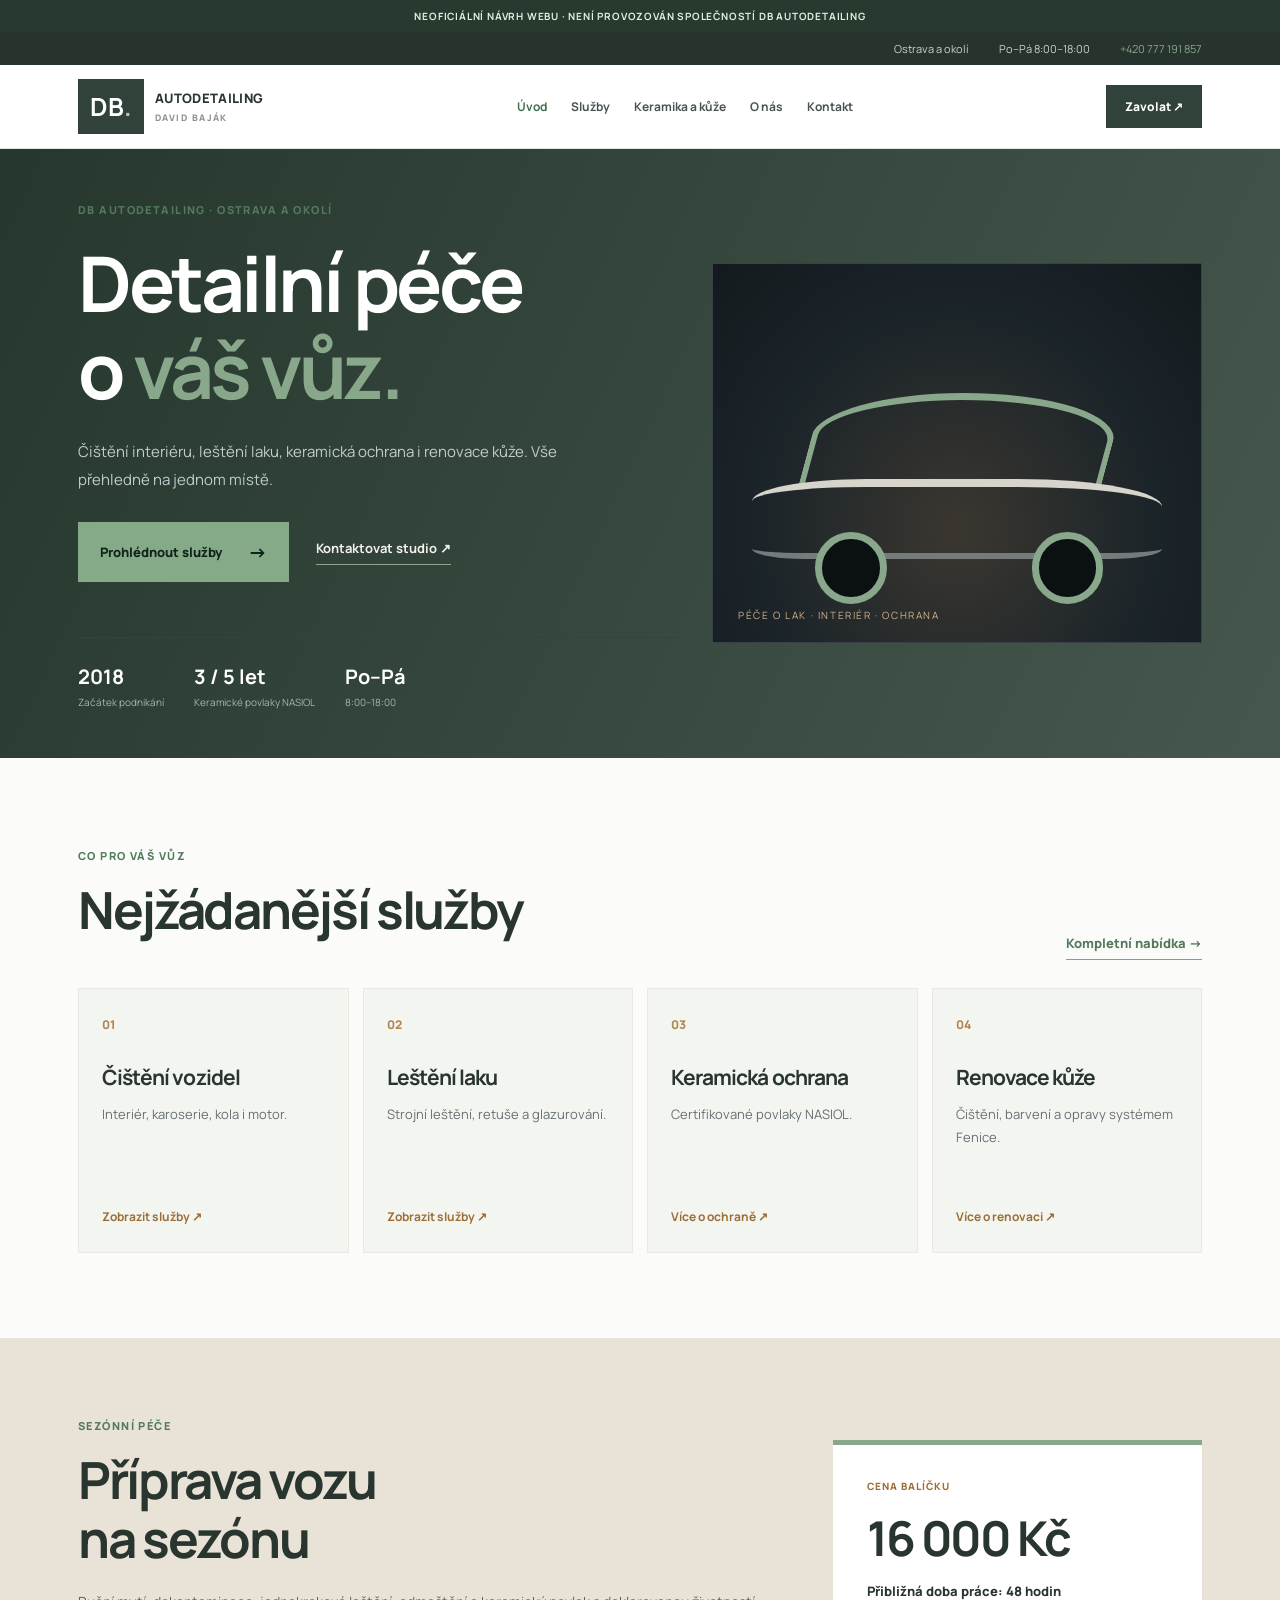
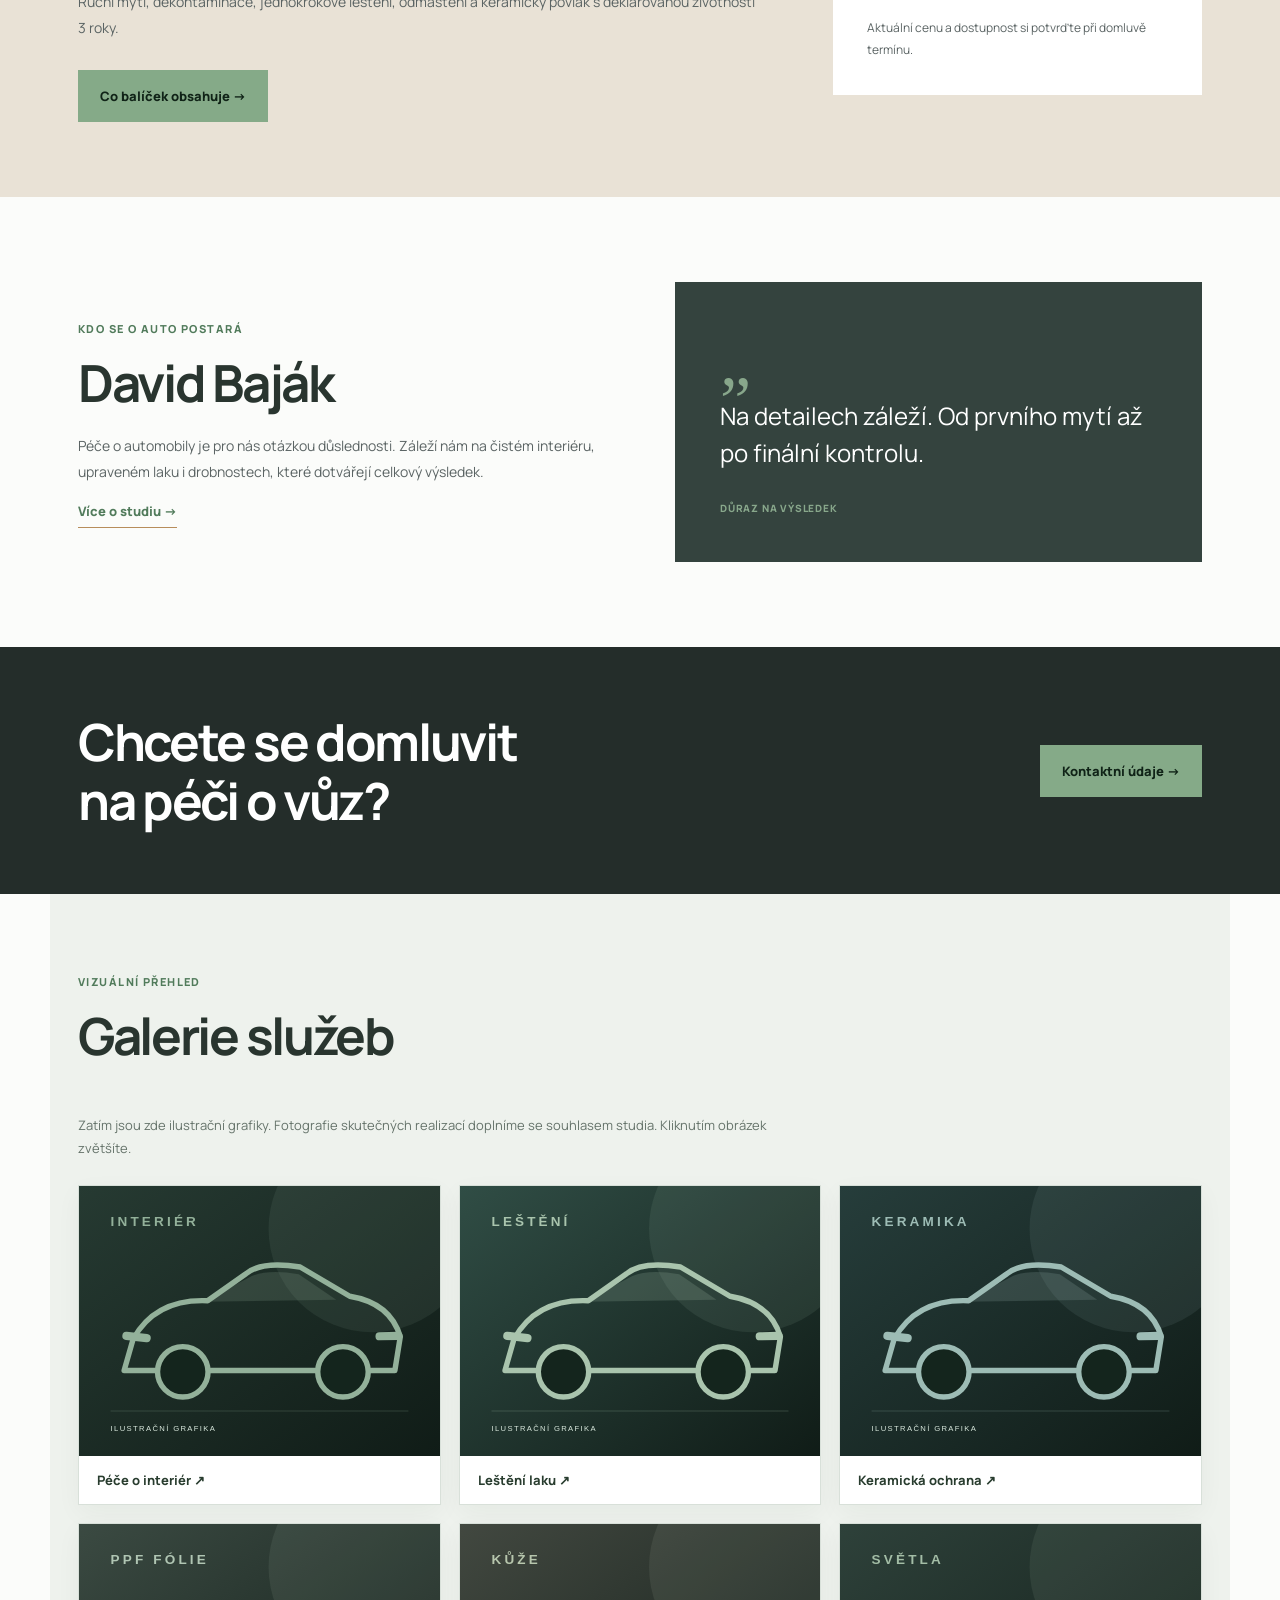
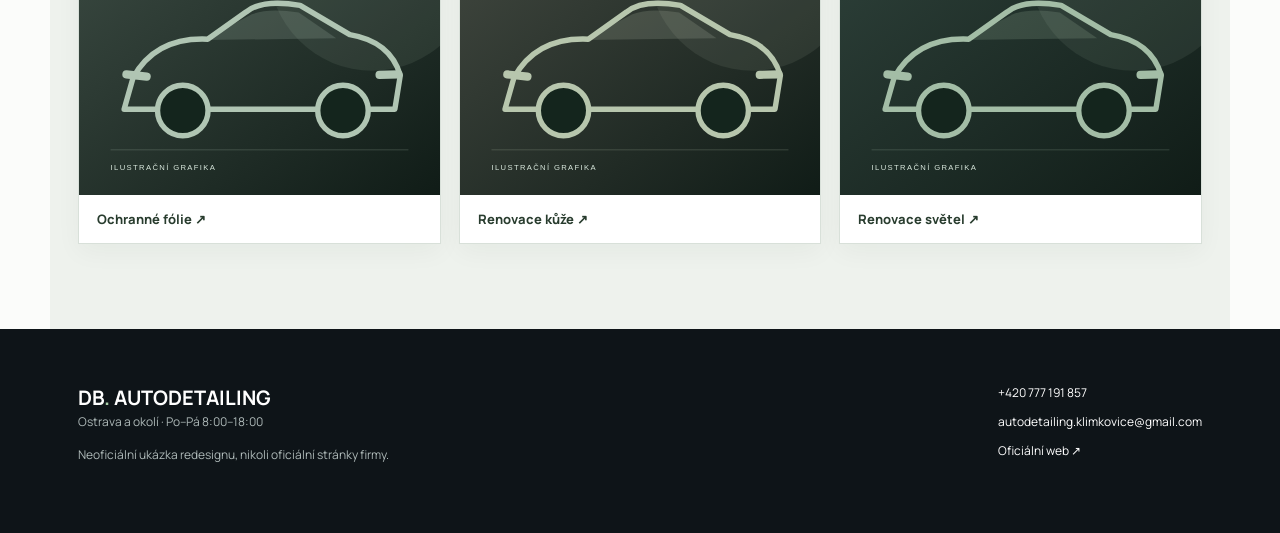
==== index.html @ 7281c3bb "Add files via upload" ====
<!doctype html><html lang="cs"><head><meta charset="utf-8"><meta name="viewport" content="width=device-width,initial-scale=1"><meta name="description" content="DB Autodetailing – přehled služeb a péče o vozidla v Ostravě a okolí. Neoficiální návrh webu."><title>Úvod | DB Autodetailing – návrh</title><link rel="stylesheet" href="style.css"><script defer src="script.js"></script></head><body><div class="notice">NEOFICIÁLNÍ NÁVRH WEBU · NENÍ PROVOZOVÁN SPOLEČNOSTÍ DB AUTODETAILING</div><div class="topline"><span>Ostrava a okolí</span><span>Po–Pá 8:00–18:00</span><a href="tel:+420777191857">+420 777 191 857</a></div><header><a class="brand" href="index.html"><b>DB<span>.</span></b><span>AUTODETAILING<small>DAVID BAJÁK</small></span></a><button class="hamburger" aria-expanded="false" aria-controls="nav">☰ Menu</button><nav id="nav"><a href="index.html" class="active">Úvod</a><a href="sluzby.html" class="">Služby</a><a href="keramika.html" class="">Keramika a kůže</a><a href="o-nas.html" class="">O nás</a><a href="kontakt.html" class="">Kontakt</a></nav><a class="call" href="tel:+420777191857">Zavolat ↗</a></header><main><section class="hero"><div class="wrap hero-grid"><div><span class="eyebrow">DB AUTODETAILING · OSTRAVA A OKOLÍ</span><h1>Detailní péče<br>o <em>váš vůz.</em></h1><p>Čištění interiéru, leštění laku, keramická ochrana i renovace kůže. Vše přehledně na jednom místě.</p><div class="actions"><a class="btn" href="sluzby.html">Prohlédnout služby <span>→</span></a><a class="subtle" href="kontakt.html">Kontaktovat studio ↗</a></div><div class="facts"><div><b>2018</b><small>Začátek podnikání</small></div><div><b>3 / 5 let</b><small>Keramické povlaky NASIOL</small></div><div><b>Po–Pá</b><small>8:00–18:00</small></div></div></div><div class="hero-art"><div class="car-mark"><span class="roof"></span><span class="body"></span><span class="wheel w1"></span><span class="wheel w2"></span></div><span class="art-caption">PÉČE O LAK · INTERIÉR · OCHRANA</span></div></div></section>
<section class="section wrap"><div class="section-head"><div><span class="eyebrow">CO PRO VÁŠ VŮZ</span><h2>Nejžádanější služby</h2></div><a class="text-link" href="sluzby.html">Kompletní nabídka →</a></div><div class="cards"><a class="card" href="sluzby.html#cisteni"><span>01</span><h3>Čištění vozidel</h3><p>Interiér, karoserie, kola i motor.</p><b>Zobrazit služby ↗</b></a><a class="card" href="sluzby.html#lak"><span>02</span><h3>Leštění laku</h3><p>Strojní leštění, retuše a glazurování.</p><b>Zobrazit služby ↗</b></a><a class="card" href="keramika.html"><span>03</span><h3>Keramická ochrana</h3><p>Certifikované povlaky NASIOL.</p><b>Více o ochraně ↗</b></a><a class="card" href="keramika.html#kuze"><span>04</span><h3>Renovace kůže</h3><p>Čištění, barvení a opravy systémem Fenice.</p><b>Více o renovaci ↗</b></a></div></section>
<section class="promo"><div class="wrap promo-grid"><div><span class="eyebrow">SEZÓNNÍ PÉČE</span><h2>Příprava vozu<br>na sezónu</h2><p>Ruční mytí, dekontaminace, jednokrokové leštění, odmaštění a keramický povlak s deklarovanou životností 3 roky.</p><a class="btn light" href="keramika.html#balicek">Co balíček obsahuje →</a></div><div class="price"><small>CENA BALÍČKU</small><strong>16 000 Kč</strong><span>Přibližná doba práce: 48 hodin</span><p>Aktuální cenu a dostupnost si potvrďte při domluvě termínu.</p></div></div></section>
<section class="section wrap about-short"><div><span class="eyebrow">KDO SE O AUTO POSTARÁ</span><h2>David Baják</h2><p>Péče o automobily je pro nás otázkou důslednosti. Záleží nám na čistém interiéru, upraveném laku i drobnostech, které dotvářejí celkový výsledek.</p><a class="text-link" href="o-nas.html">Více o studiu →</a></div><div class="quote"><span>„</span><p>Na detailech záleží. Od prvního mytí až po finální kontrolu.</p><small>DŮRAZ NA VÝSLEDEK</small></div></section><section class="bottom-cta"><div class="wrap"><h2>Chcete se domluvit<br>na péči o vůz?</h2><a class="btn" href="kontakt.html">Kontaktní údaje →</a></div></section><section class="gallery-section section wrap" id="galerie"><div class="section-head"><div><span class="eyebrow">VIZUÁLNÍ PŘEHLED</span><h2>Galerie služeb</h2></div></div><p class="gallery-note">Zatím jsou zde ilustrační grafiky. Fotografie skutečných realizací doplníme se souhlasem studia. Kliknutím obrázek zvětšíte.</p><div class="gallery-grid"><button class="gallery-item" type="button" data-gallery="0" aria-label="Zvětšit: Péče o interiér"><img src="galerie/interier.svg" alt="Ilustrační grafika: Péče o interiér" loading="lazy"><span>Péče o interiér ↗</span></button><button class="gallery-item" type="button" data-gallery="1" aria-label="Zvětšit: Leštění laku"><img src="galerie/lesteni.svg" alt="Ilustrační grafika: Leštění laku" loading="lazy"><span>Leštění laku ↗</span></button><button class="gallery-item" type="button" data-gallery="2" aria-label="Zvětšit: Keramická ochrana"><img src="galerie/keramika.svg" alt="Ilustrační grafika: Keramická ochrana" loading="lazy"><span>Keramická ochrana ↗</span></button><button class="gallery-item" type="button" data-gallery="3" aria-label="Zvětšit: Ochranné fólie"><img src="galerie/ppf.svg" alt="Ilustrační grafika: Ochranné fólie" loading="lazy"><span>Ochranné fólie ↗</span></button><button class="gallery-item" type="button" data-gallery="4" aria-label="Zvětšit: Renovace kůže"><img src="galerie/kuze.svg" alt="Ilustrační grafika: Renovace kůže" loading="lazy"><span>Renovace kůže ↗</span></button><button class="gallery-item" type="button" data-gallery="5" aria-label="Zvětšit: Renovace světel"><img src="galerie/svetla.svg" alt="Ilustrační grafika: Renovace světel" loading="lazy"><span>Renovace světel ↗</span></button></div></section><dialog class="gallery-dialog" id="gallery-dialog" aria-label="Prohlížení galerie"><div class="gallery-view"><img id="gallery-large" alt=""><p id="gallery-caption"></p><div class="gallery-controls"><button type="button" id="gallery-prev" aria-label="Předchozí obrázek">← Předchozí</button><span class="gallery-count" id="gallery-count"></span><button type="button" id="gallery-next" aria-label="Další obrázek">Další →</button><button type="button" class="close-gallery" id="gallery-close" aria-label="Zavřít galerii">✕ Zavřít</button></div></div></dialog></main><footer><div><strong>DB<span class="accent">.</span> AUTODETAILING</strong><p>Ostrava a okolí · Po–Pá 8:00–18:00</p><p>Neoficiální ukázka redesignu, nikoli oficiální stránky firmy.</p></div><div><a href="tel:+420777191857">+420 777 191 857</a><a href="mailto:autodetailing.klimkovice@gmail.com">autodetailing.klimkovice@gmail.com</a><a href="https://dbautodetailing.webnode.cz/" target="_blank" rel="noopener">Oficiální web ↗</a></div></footer></body></html>
---- style.css ----
@import url('https://fonts.googleapis.com/css2?family=DM+Sans:wght@400;500;600;700;800&family=Manrope:wght@400;500;600;700;800&display=swap');:root{--dark:#242d2a;--navy:#34433e;--gold:#88a78b;--ink:#29352f;--muted:#69756f;--cream:#f3f5f1;--line:#d9e0da}*{box-sizing:border-box}html{scroll-behavior:smooth;scroll-padding-top:100px}body{margin:0;font-family:Manrope,Arial,sans-serif;color:var(--ink);background:#fff}a{color:inherit;text-decoration:none}button{font:inherit}.wrap{max-width:1180px;margin:auto;padding-left:28px;padding-right:28px}.notice{background:#26352d;color:#d7e8d9;text-align:center;font-size:10px;letter-spacing:.08em;padding:9px 12px;font-weight:700}.topline{background:var(--dark);color:#cdd1d0;display:flex;gap:30px;justify-content:flex-end;padding:9px max(28px,calc((100vw - 1124px)/2));font-size:11px}.topline a{color:var(--gold)}header{height:83px;display:flex;align-items:center;gap:40px;justify-content:space-between;padding:0 max(28px,calc((100vw - 1124px)/2));background:#fff;position:sticky;top:0;z-index:20;box-shadow:0 1px 0 #e5e4df}.brand{display:flex;align-items:center;gap:11px;font-weight:800;font-size:13px;letter-spacing:.025em;white-space:nowrap}.brand>b{background:var(--dark);color:white;padding:10px 12px;font-size:25px}.brand>b span,.accent{color:var(--gold)}.brand small{display:block;font-size:9px;letter-spacing:.16em;color:#8b9291;margin-top:4px}nav{display:flex;align-items:center;gap:24px}nav a{font-size:12px;font-weight:700;color:#485254}nav a:hover,nav a.active{color:#4f7e5b}.call{background:var(--dark);color:#fff;padding:13px 19px;font-size:12px;font-weight:800;white-space:nowrap}.call:hover,.btn:hover{background:#496954}.hamburger{display:none}h1,h2,h3,p{margin-top:0}h1,h2,h3{letter-spacing:-.045em;line-height:1.14}h1{font-size:clamp(48px,6vw,83px);margin:20px 0 24px}h2{font-size:clamp(34px,4vw,52px);margin:15px 0 22px}h3{font-size:21px}h1 em{font-style:normal;color:var(--gold)}.eyebrow{font-size:11px;font-weight:800;letter-spacing:.13em;color:#ae7d43}.hero{background:var(--dark);color:#fff}.hero-grid{min-height:610px;display:grid;grid-template-columns:1.1fr .9fr;align-items:center;gap:35px}.hero p{max-width:510px;line-height:1.85;color:#c3cccd;font-size:15px}.actions{display:flex;align-items:center;gap:27px;flex-wrap:wrap;margin:29px 0 55px}.btn{display:inline-flex;align-items:center;justify-content:space-between;gap:26px;background:#88a78b;color:#151b1e;font-size:13px;font-weight:800;padding:17px 22px;transition:background .2s}.btn span{font-size:19px}.subtle{font-size:13px;font-weight:700;color:#f4f2ee;border-bottom:1px solid var(--gold);padding-bottom:7px}.facts{display:flex;gap:30px;border-top:1px solid #364047;padding-top:25px}.facts div{display:flex;flex-direction:column;gap:5px}.facts b{font-size:20px;color:#fff}.facts small{color:#aab4b5;font-size:10px}.hero-art{min-height:380px;background:radial-gradient(ellipse at 50% 70%,#3b3730,#1b2429 58%,#131a1e);border:1px solid #384147;position:relative;overflow:hidden}.art-caption{position:absolute;bottom:20px;left:25px;font-size:10px;letter-spacing:.16em;color:#d1b28a}.car-mark{position:absolute;inset:0}.car-mark .roof{position:absolute;left:20%;top:34%;width:62%;height:24%;border-top:7px solid #88a78b;border-left:6px solid #88a78b;border-right:6px solid #88a78b;border-radius:60% 70% 0 0;transform:skewX(-15deg)}.car-mark .body{position:absolute;left:8%;top:57%;width:84%;height:21%;border-top:8px solid #d7d4cb;border-bottom:6px solid #757b7a;border-radius:28% 35% 13% 13%}.car-mark .wheel{position:absolute;top:71%;height:19%;aspect-ratio:1;border-radius:50%;background:#0b1012;border:7px solid #88a78b}.w1{left:21%}.w2{right:20%}.section{padding-top:85px;padding-bottom:85px}.section-head{display:flex;align-items:end;justify-content:space-between;gap:20px;margin-bottom:28px}.text-link{color:#a26f35;font-size:13px;font-weight:800;border-bottom:1px solid #b78d5b;padding-bottom:7px;display:inline-block}.cards{display:grid;grid-template-columns:repeat(4,1fr);gap:14px}.card{background:var(--cream);border:1px solid #ebe8e1;padding:27px 23px;min-height:265px;display:flex;flex-direction:column}.card:hover{border-color:#88a78b;box-shadow:0 8px 25px #0000000b}.card>span{color:#b38651;font-size:12px;font-weight:800}.card h3{margin:33px 0 13px}.card p{color:#667072;line-height:1.75;font-size:13px}.card b{font-size:12px;color:#9b6c34;margin-top:auto}.promo{background:#e9e2d6;padding:75px 0}.promo-grid{display:grid;grid-template-columns:1.3fr .7fr;align-items:center;gap:70px}.promo p,.about-short p,.split p,.contact-aside p{line-height:1.85;color:#5b6464;font-size:14px}.promo .btn{margin-top:15px}.price{padding:34px;background:#fff;border-top:5px solid var(--gold);display:flex;flex-direction:column;gap:12px}.price small{font-size:10px;letter-spacing:.1em;color:#a06d34;font-weight:800}.price strong{font-size:clamp(32px,4vw,48px);letter-spacing:-.05em}.price span{font-size:13px;font-weight:800}.price p{font-size:12px;margin:5px 0 0}.about-short{display:grid;grid-template-columns:1fr 1fr;gap:70px;align-items:center}.quote{background:#34433e;color:white;padding:45px}.quote span{font-size:70px;line-height:1;color:var(--gold);font-family:Georgia,serif}.quote p{font-size:24px;line-height:1.55;color:#fff}.quote small{font-size:10px;color:#88a78b;font-weight:800;letter-spacing:.08em}.bottom-cta{background:var(--dark);color:white;padding:65px 0}.bottom-cta .wrap{display:flex;justify-content:space-between;align-items:center;gap:30px}.bottom-cta h2{margin:0}.page-hero{background:var(--dark);color:white;padding:75px 0 85px}.page-hero h1{margin:15px 0}.page-hero p{max-width:630px;line-height:1.8;color:#c3cccd;font-size:15px}.service-grid{display:grid;grid-template-columns:repeat(2,1fr);gap:18px}.service-item{border:1px solid #e1e3df;padding:28px;display:grid;grid-template-columns:48px 1fr;gap:13px;scroll-margin-top:120px}.service-item h3{margin:0 0 15px}.count{color:#a87c49;font-weight:800}.service-item ul,.checklist{margin:0;padding-left:18px;color:#596365;line-height:2;font-size:13px}.note{margin-top:30px;padding:20px;background:#f4f1eb;font-size:13px}.note a{color:#98652e;font-weight:800}.split{display:grid;grid-template-columns:1.2fr .8fr;gap:70px;align-items:center}.alt{background:#f5f3ef}.feature-box{background:#1a242a;color:white;padding:45px}.feature-box span{font-size:12px;color:var(--gold);font-weight:800;letter-spacing:.1em}.feature-box strong{display:block;font-size:clamp(35px,5vw,65px);letter-spacing:-.06em;margin:22px 0}.feature-box p{color:#c9d0d0}.feature-box.warm{background:#5d4934}.feature-box.warm span{color:#ead0a7}.price.pale{background:#fff}.checklist{padding-left:20px;font-size:14px}.maxp{max-width:750px;line-height:1.9;color:#5d6768}.quote.big{min-height:350px}.contact-grid{display:grid;grid-template-columns:1.2fr .8fr;gap:55px}.contact-panel{background:#f6f5f1;padding:35px}.contact-panel .eyebrow{display:block;margin:0 0 10px}.contact-panel hr{border:0;border-top:1px solid #deded7;margin:30px 0}.contact-big{font-size:clamp(25px,3.5vw,42px);font-weight:800;letter-spacing:-.04em;display:block}.contact-email{font-weight:700;overflow-wrap:anywhere}.contact-panel p{font-size:13px;color:#626c6d}.contact-aside{padding:20px 0}.fine{font-size:12px!important;margin-top:25px}footer{background:#0e1418;color:white;padding:55px max(28px,calc((100vw - 1124px)/2));display:flex;justify-content:space-between;gap:40px}footer strong{font-size:20px}footer p{font-size:12px;color:#aeb9b8;max-width:380px;line-height:1.8}footer>div:last-child{display:flex;flex-direction:column;gap:12px;font-size:12px}footer a:hover{color:var(--gold)}@media(max-width:980px){header{gap:15px}nav{gap:13px}.cards{grid-template-columns:repeat(2,1fr)}.hero-grid{grid-template-columns:1fr}.hero-grid>div:first-child{padding-top:65px}.hero-art{margin-bottom:50px;min-height:270px}.promo-grid{gap:30px}}@media(max-width:720px){.topline{justify-content:center;flex-wrap:wrap;gap:9px 18px}.topline span:first-child{display:none}header{height:70px;padding:0 20px}.brand{font-size:11px}.brand>b{font-size:20px}.hamburger{display:block;background:white;border:1px solid #ddd;padding:9px 12px;font-weight:800;font-size:12px}.call{display:none}nav{display:none;position:absolute;top:70px;left:0;right:0;background:#fff;box-shadow:0 10px 18px #0002;padding:20px;flex-direction:column;align-items:stretch;gap:22px}nav.open{display:flex}.wrap{padding-left:20px;padding-right:20px}.hero-grid{min-height:0}.hero-grid>div:first-child{padding-top:55px}.hero-art{min-height:230px}.facts{gap:15px;flex-wrap:wrap}.section{padding-top:58px;padding-bottom:58px}.section-head{align-items:flex-start;flex-direction:column}.cards,.promo-grid,.about-short,.service-grid,.split,.contact-grid{grid-template-columns:1fr}.card{min-height:210px}.promo{padding:55px 0}.about-short{gap:30px}.bottom-cta .wrap{align-items:flex-start;flex-direction:column}.page-hero{padding:55px 0}.service-item{padding:23px}.quote{padding:30px}footer{flex-direction:column;padding:40px 20px}}@media(max-width:420px){.cards{grid-template-columns:1fr}h1{font-size:48px}.actions{align-items:flex-start;flex-direction:column}.facts b{font-size:17px}.hero-art{min-height:200px}}
/* Studio palette: forest green, sage, graphite and light grey. */
body{background:#fbfcfa}.notice{background:#283a30;color:#e1eee2}.topline{background:#27332d}.brand>b,.call{background:#304239}.brand>b span,.accent{color:#a9d0aa}.call:hover,.btn:hover{background:#466b52}.eyebrow,.text-link{color:#517b5b}nav a.active,nav a:hover{color:#416e4b}.hero{background:linear-gradient(115deg,#26372d,#46574e)}.btn{background:#85aa88;color:#102317}.card:hover{border-color:#89ab8e}.gallery-section{background:#eef2ed;padding-top:75px;padding-bottom:85px}.gallery-note{max-width:740px;font-size:13px;line-height:1.75;color:#65736a;margin:8px 0 25px}.gallery-grid{display:grid;grid-template-columns:repeat(3,minmax(0,1fr));gap:18px}.gallery-item{background:#fff;border:1px solid #d8e0d9;padding:0;text-align:left;cursor:zoom-in;overflow:hidden;box-shadow:0 8px 24px #1a2b1b0b}.gallery-item img{width:100%;aspect-ratio:4/3;display:block;object-fit:cover;transition:transform .25s}.gallery-item:hover img{transform:scale(1.035)}.gallery-item span{display:block;padding:15px 18px;font-weight:750;font-size:13px;color:#283c2e}.gallery-dialog{border:0;padding:0;background:#17231c;color:#fff;max-width:min(1050px,95vw);width:100%;box-shadow:0 25px 90px #0009}.gallery-dialog::backdrop{background:#08140eea}.gallery-view{display:grid;grid-template-columns:1fr;justify-items:center;padding:20px}.gallery-view img{max-height:74vh;max-width:100%;width:auto;object-fit:contain}.gallery-view p{font-size:13px;color:#d5e2d5;text-align:center}.gallery-controls{display:flex;align-items:center;justify-content:space-between;width:100%;gap:12px;margin-top:10px}.gallery-controls button{background:#8aab8b;color:#13271a;border:0;padding:12px 20px;font-weight:800;cursor:pointer}.gallery-controls button:hover{background:#b3cbb3}.gallery-controls .close-gallery{background:#e3e8e1}.gallery-count{font-size:12px;color:#d4dfd2}@media(max-width:800px){.gallery-grid{grid-template-columns:repeat(2,minmax(0,1fr))}}@media(max-width:520px){.gallery-grid{grid-template-columns:1fr}.gallery-view{padding:10px}.gallery-controls button{padding:11px 12px}}
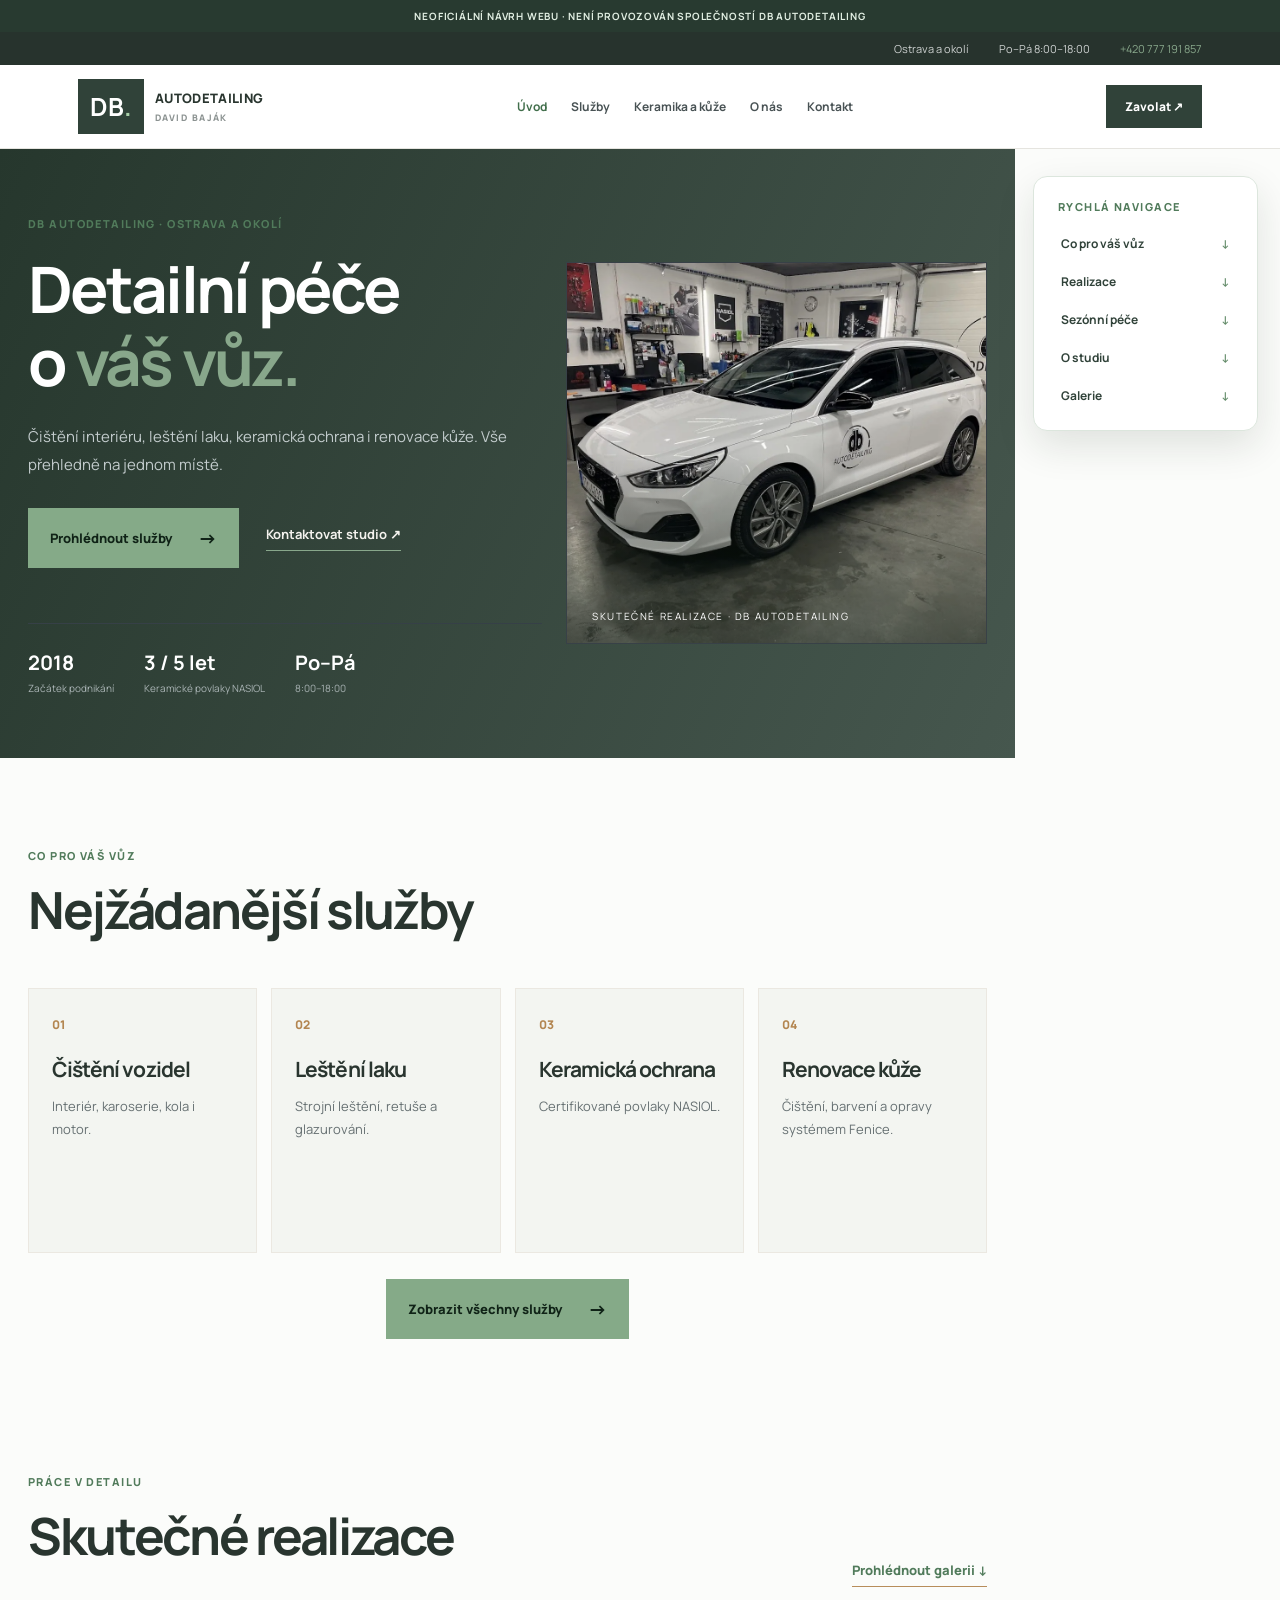
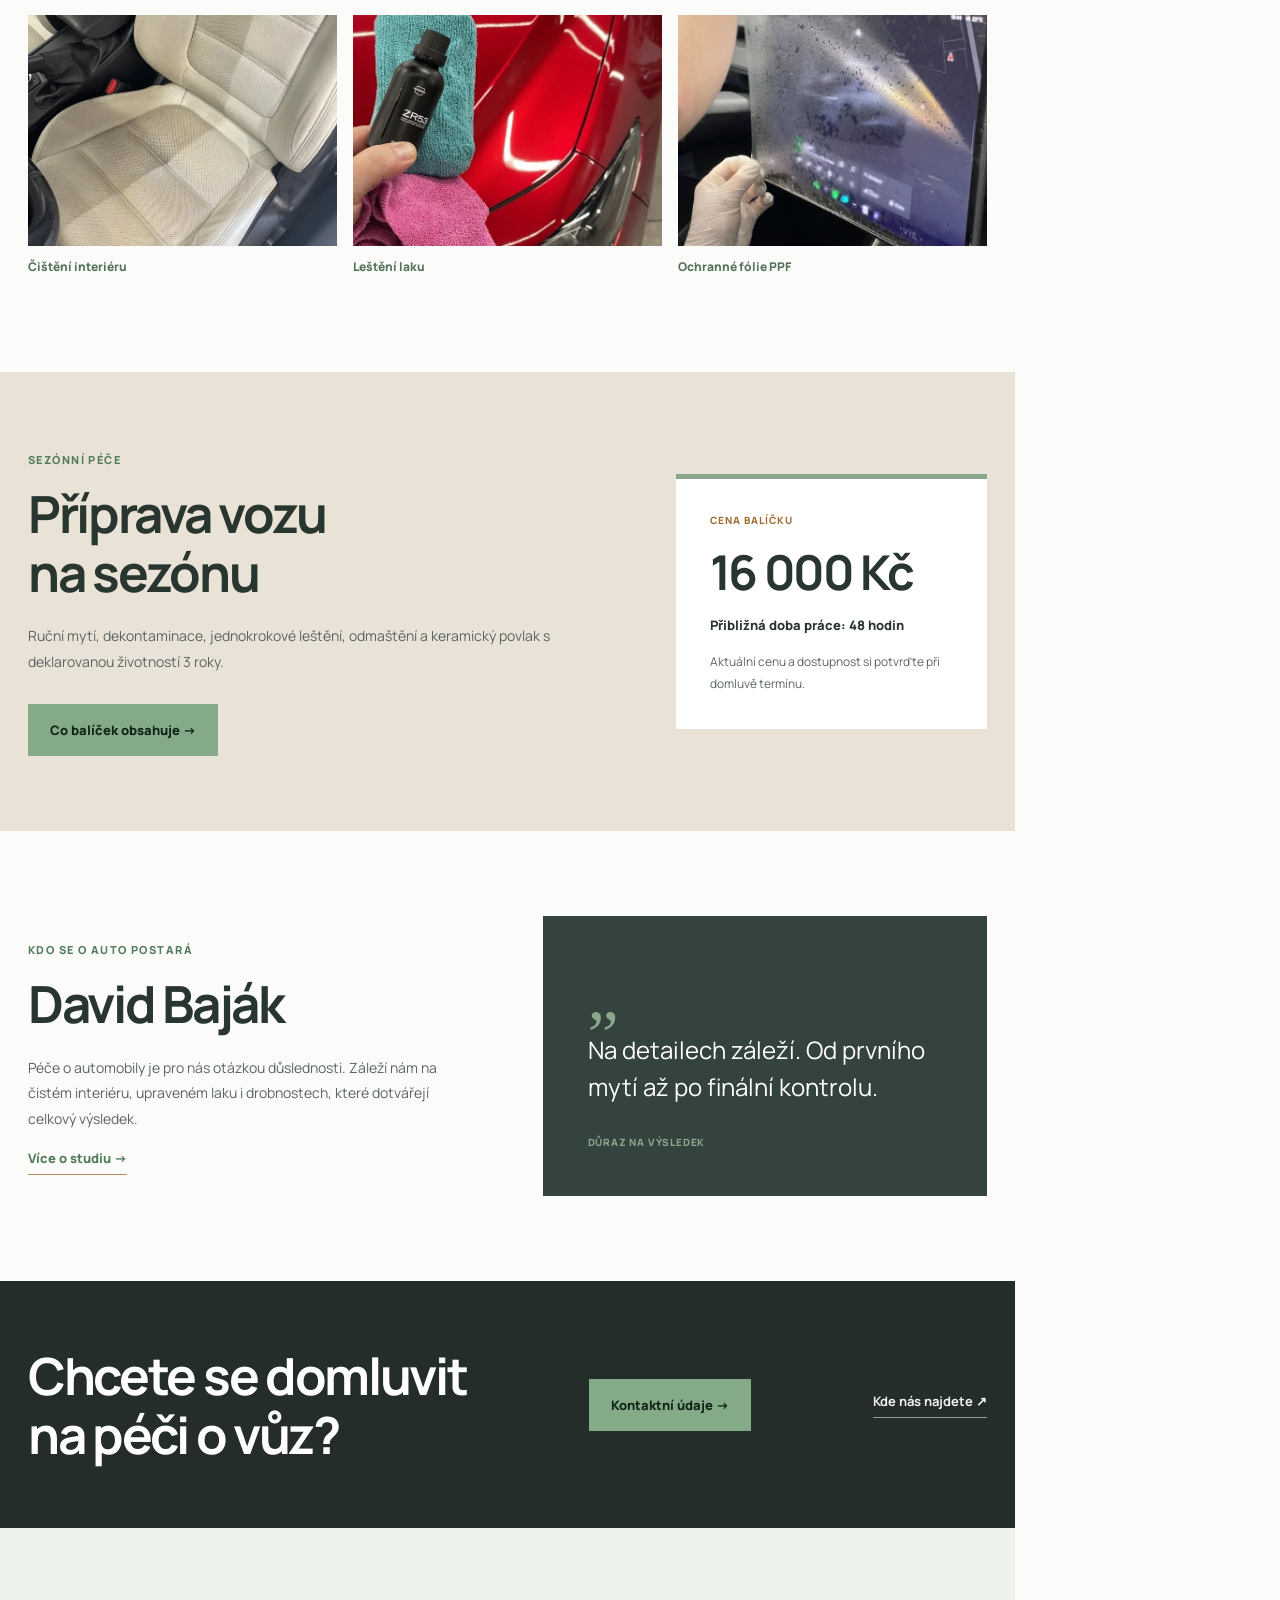
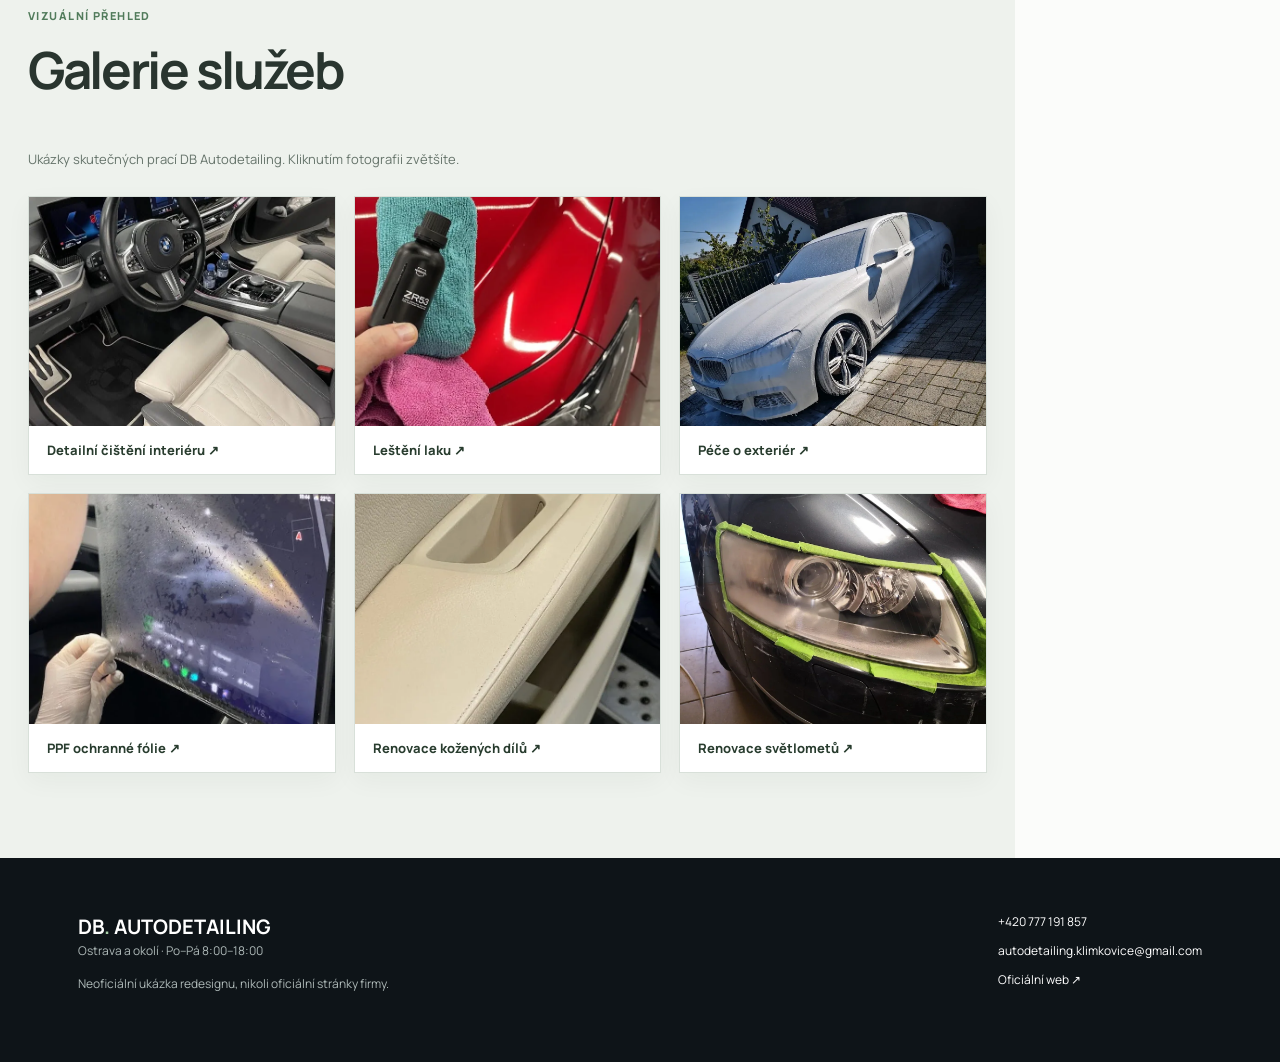
==== commit 2756b75b: "Add files via upload" ====
--- a/index.html
+++ b/index.html
@@ -1,4 +1,5 @@
-<!doctype html><html lang="cs"><head><meta charset="utf-8"><meta name="viewport" content="width=device-width,initial-scale=1"><meta name="description" content="DB Autodetailing – přehled služeb a péče o vozidla v Ostravě a okolí. Neoficiální návrh webu."><title>Úvod | DB Autodetailing – návrh</title><link rel="stylesheet" href="style.css"><script defer src="script.js"></script></head><body><div class="notice">NEOFICIÁLNÍ NÁVRH WEBU · NENÍ PROVOZOVÁN SPOLEČNOSTÍ DB AUTODETAILING</div><div class="topline"><span>Ostrava a okolí</span><span>Po–Pá 8:00–18:00</span><a href="tel:+420777191857">+420 777 191 857</a></div><header><a class="brand" href="index.html"><b>DB<span>.</span></b><span>AUTODETAILING<small>DAVID BAJÁK</small></span></a><button class="hamburger" aria-expanded="false" aria-controls="nav">☰ Menu</button><nav id="nav"><a href="index.html" class="active">Úvod</a><a href="sluzby.html" class="">Služby</a><a href="keramika.html" class="">Keramika a kůže</a><a href="o-nas.html" class="">O nás</a><a href="kontakt.html" class="">Kontakt</a></nav><a class="call" href="tel:+420777191857">Zavolat ↗</a></header><main><section class="hero"><div class="wrap hero-grid"><div><span class="eyebrow">DB AUTODETAILING · OSTRAVA A OKOLÍ</span><h1>Detailní péče<br>o <em>váš vůz.</em></h1><p>Čištění interiéru, leštění laku, keramická ochrana i renovace kůže. Vše přehledně na jednom místě.</p><div class="actions"><a class="btn" href="sluzby.html">Prohlédnout služby <span>→</span></a><a class="subtle" href="kontakt.html">Kontaktovat studio ↗</a></div><div class="facts"><div><b>2018</b><small>Začátek podnikání</small></div><div><b>3 / 5 let</b><small>Keramické povlaky NASIOL</small></div><div><b>Po–Pá</b><small>8:00–18:00</small></div></div></div><div class="hero-art"><div class="car-mark"><span class="roof"></span><span class="body"></span><span class="wheel w1"></span><span class="wheel w2"></span></div><span class="art-caption">PÉČE O LAK · INTERIÉR · OCHRANA</span></div></div></section>
-<section class="section wrap"><div class="section-head"><div><span class="eyebrow">CO PRO VÁŠ VŮZ</span><h2>Nejžádanější služby</h2></div><a class="text-link" href="sluzby.html">Kompletní nabídka →</a></div><div class="cards"><a class="card" href="sluzby.html#cisteni"><span>01</span><h3>Čištění vozidel</h3><p>Interiér, karoserie, kola i motor.</p><b>Zobrazit služby ↗</b></a><a class="card" href="sluzby.html#lak"><span>02</span><h3>Leštění laku</h3><p>Strojní leštění, retuše a glazurování.</p><b>Zobrazit služby ↗</b></a><a class="card" href="keramika.html"><span>03</span><h3>Keramická ochrana</h3><p>Certifikované povlaky NASIOL.</p><b>Více o ochraně ↗</b></a><a class="card" href="keramika.html#kuze"><span>04</span><h3>Renovace kůže</h3><p>Čištění, barvení a opravy systémem Fenice.</p><b>Více o renovaci ↗</b></a></div></section>
-<section class="promo"><div class="wrap promo-grid"><div><span class="eyebrow">SEZÓNNÍ PÉČE</span><h2>Příprava vozu<br>na sezónu</h2><p>Ruční mytí, dekontaminace, jednokrokové leštění, odmaštění a keramický povlak s deklarovanou životností 3 roky.</p><a class="btn light" href="keramika.html#balicek">Co balíček obsahuje →</a></div><div class="price"><small>CENA BALÍČKU</small><strong>16 000 Kč</strong><span>Přibližná doba práce: 48 hodin</span><p>Aktuální cenu a dostupnost si potvrďte při domluvě termínu.</p></div></div></section>
-<section class="section wrap about-short"><div><span class="eyebrow">KDO SE O AUTO POSTARÁ</span><h2>David Baják</h2><p>Péče o automobily je pro nás otázkou důslednosti. Záleží nám na čistém interiéru, upraveném laku i drobnostech, které dotvářejí celkový výsledek.</p><a class="text-link" href="o-nas.html">Více o studiu →</a></div><div class="quote"><span>„</span><p>Na detailech záleží. Od prvního mytí až po finální kontrolu.</p><small>DŮRAZ NA VÝSLEDEK</small></div></section><section class="bottom-cta"><div class="wrap"><h2>Chcete se domluvit<br>na péči o vůz?</h2><a class="btn" href="kontakt.html">Kontaktní údaje →</a></div></section><section class="gallery-section section wrap" id="galerie"><div class="section-head"><div><span class="eyebrow">VIZUÁLNÍ PŘEHLED</span><h2>Galerie služeb</h2></div></div><p class="gallery-note">Zatím jsou zde ilustrační grafiky. Fotografie skutečných realizací doplníme se souhlasem studia. Kliknutím obrázek zvětšíte.</p><div class="gallery-grid"><button class="gallery-item" type="button" data-gallery="0" aria-label="Zvětšit: Péče o interiér"><img src="galerie/interier.svg" alt="Ilustrační grafika: Péče o interiér" loading="lazy"><span>Péče o interiér ↗</span></button><button class="gallery-item" type="button" data-gallery="1" aria-label="Zvětšit: Leštění laku"><img src="galerie/lesteni.svg" alt="Ilustrační grafika: Leštění laku" loading="lazy"><span>Leštění laku ↗</span></button><button class="gallery-item" type="button" data-gallery="2" aria-label="Zvětšit: Keramická ochrana"><img src="galerie/keramika.svg" alt="Ilustrační grafika: Keramická ochrana" loading="lazy"><span>Keramická ochrana ↗</span></button><button class="gallery-item" type="button" data-gallery="3" aria-label="Zvětšit: Ochranné fólie"><img src="galerie/ppf.svg" alt="Ilustrační grafika: Ochranné fólie" loading="lazy"><span>Ochranné fólie ↗</span></button><button class="gallery-item" type="button" data-gallery="4" aria-label="Zvětšit: Renovace kůže"><img src="galerie/kuze.svg" alt="Ilustrační grafika: Renovace kůže" loading="lazy"><span>Renovace kůže ↗</span></button><button class="gallery-item" type="button" data-gallery="5" aria-label="Zvětšit: Renovace světel"><img src="galerie/svetla.svg" alt="Ilustrační grafika: Renovace světel" loading="lazy"><span>Renovace světel ↗</span></button></div></section><dialog class="gallery-dialog" id="gallery-dialog" aria-label="Prohlížení galerie"><div class="gallery-view"><img id="gallery-large" alt=""><p id="gallery-caption"></p><div class="gallery-controls"><button type="button" id="gallery-prev" aria-label="Předchozí obrázek">← Předchozí</button><span class="gallery-count" id="gallery-count"></span><button type="button" id="gallery-next" aria-label="Další obrázek">Další →</button><button type="button" class="close-gallery" id="gallery-close" aria-label="Zavřít galerii">✕ Zavřít</button></div></div></dialog></main><footer><div><strong>DB<span class="accent">.</span> AUTODETAILING</strong><p>Ostrava a okolí · Po–Pá 8:00–18:00</p><p>Neoficiální ukázka redesignu, nikoli oficiální stránky firmy.</p></div><div><a href="tel:+420777191857">+420 777 191 857</a><a href="mailto:autodetailing.klimkovice@gmail.com">autodetailing.klimkovice@gmail.com</a><a href="https://dbautodetailing.webnode.cz/" target="_blank" rel="noopener">Oficiální web ↗</a></div></footer></body></html>+<!DOCTYPE html>
+<html lang="cs"><head><meta charset="utf-8"/><meta content="width=device-width,initial-scale=1" name="viewport"/><meta content="DB Autodetailing – přehled služeb a péče o vozidla v Ostravě a okolí. Neoficiální návrh webu." name="description"/><title>Úvod | DB Autodetailing – návrh</title><link href="style.css" rel="stylesheet"/><script defer="" src="script.js"></script></head><body><div class="notice">NEOFICIÁLNÍ NÁVRH WEBU · NENÍ PROVOZOVÁN SPOLEČNOSTÍ DB AUTODETAILING</div><div class="topline"><span>Ostrava a okolí</span><span>Po–Pá 8:00–18:00</span><a href="tel:+420777191857">+420 777 191 857</a></div><header><a class="brand" href="index.html"><b>DB<span>.</span></b><span>AUTODETAILING<small>DAVID BAJÁK</small></span></a><button aria-controls="nav" aria-expanded="false" class="hamburger">☰ Menu</button><nav id="nav"><a class="active" href="index.html">Úvod</a><a class="" href="sluzby.html">Služby</a><a class="" href="keramika.html">Keramika a kůže</a><a class="" href="o-nas.html">O nás</a><a class="" href="kontakt.html">Kontakt</a></nav><a class="call" href="tel:+420777191857">Zavolat ↗</a></header><main><section class="hero"><div class="wrap hero-grid"><div><span class="eyebrow">DB AUTODETAILING · OSTRAVA A OKOLÍ</span><h1>Detailní péče<br/>o <em>váš vůz.</em></h1><p>Čištění interiéru, leštění laku, keramická ochrana i renovace kůže. Vše přehledně na jednom místě.</p><div class="actions"><a class="btn" href="sluzby.html">Prohlédnout služby <span>→</span></a><a class="subtle" href="kontakt.html">Kontaktovat studio ↗</a></div><div class="facts"><div><b>2018</b><small>Začátek podnikání</small></div><div><b>3 / 5 let</b><small>Keramické povlaky NASIOL</small></div><div><b>Po–Pá</b><small>8:00–18:00</small></div></div></div><div class="hero-art"><img alt="Bílé BMW ve studiu DB Autodetailing" class="hero-photo" fetchpriority="high" src="fotografie/hero.webp"/><span class="art-caption">SKUTEČNÉ REALIZACE · DB AUTODETAILING</span></div></div></section><div class="quick-nav-shell wrap"><aside aria-label="Rychlá navigace" class="quick-nav"><span class="eyebrow">RYCHLÁ NAVIGACE</span><a href="#sluzby-uvod">Co pro váš vůz <span>↓</span></a><a href="#realizace">Realizace <span>↓</span></a><a href="#sezonni-pece">Sezónní péče <span>↓</span></a><a href="#o-studiu">O studiu <span>↓</span></a><a href="#galerie">Galerie <span>↓</span></a></aside></div>
+<section class="section wrap" id="sluzby-uvod"><div class="section-head"><div><span class="eyebrow">CO PRO VÁŠ VŮZ</span><h2>Nejžádanější služby</h2></div></div><div class="cards"><article class="card"><span>01</span><h3>Čištění vozidel</h3><p>Interiér, karoserie, kola i motor.</p></article><article class="card"><span>02</span><h3>Leštění laku</h3><p>Strojní leštění, retuše a glazurování.</p></article><article class="card"><span>03</span><h3>Keramická ochrana</h3><p>Certifikované povlaky NASIOL.</p></article><article class="card"><span>04</span><h3>Renovace kůže</h3><p>Čištění, barvení a opravy systémem Fenice.</p></article></div><div class="services-cta"><a class="btn" href="sluzby.html">Zobrazit všechny služby <span>→</span></a></div></section><section class="photo-story section wrap" id="realizace"><div class="section-head"><div><span class="eyebrow">PRÁCE V DETAILU</span><h2>Skutečné realizace</h2></div><a class="text-link" href="#galerie">Prohlédnout galerii ↓</a></div><div class="story-grid"><figure><img alt="Vyčištěný světlý interiér vozu" loading="lazy" src="fotografie/interior.webp"/><figcaption>Čištění interiéru</figcaption></figure><figure><img alt="Leštění červeného laku" loading="lazy" src="fotografie/polish.webp"/><figcaption>Leštění laku</figcaption></figure><figure><img alt="Ochranná fólie na displeji vozu" loading="lazy" src="fotografie/ppf.webp"/><figcaption>Ochranné fólie PPF</figcaption></figure></div></section>
+<section class="promo" id="sezonni-pece"><div class="wrap promo-grid"><div><span class="eyebrow">SEZÓNNÍ PÉČE</span><h2>Příprava vozu<br/>na sezónu</h2><p>Ruční mytí, dekontaminace, jednokrokové leštění, odmaštění a keramický povlak s deklarovanou životností 3 roky.</p><a class="btn light" href="keramika.html#balicek">Co balíček obsahuje →</a></div><div class="price"><small>CENA BALÍČKU</small><strong>16 000 Kč</strong><span>Přibližná doba práce: 48 hodin</span><p>Aktuální cenu a dostupnost si potvrďte při domluvě termínu.</p></div></div></section>
+<section class="section wrap about-short" id="o-studiu"><div><span class="eyebrow">KDO SE O AUTO POSTARÁ</span><h2>David Baják</h2><p>Péče o automobily je pro nás otázkou důslednosti. Záleží nám na čistém interiéru, upraveném laku i drobnostech, které dotvářejí celkový výsledek.</p><a class="text-link" href="o-nas.html">Více o studiu →</a></div><div class="quote"><span>„</span><p>Na detailech záleží. Od prvního mytí až po finální kontrolu.</p><small>DŮRAZ NA VÝSLEDEK</small></div></section><section class="bottom-cta"><div class="wrap"><h2>Chcete se domluvit<br/>na péči o vůz?</h2><a class="btn" href="kontakt.html">Kontaktní údaje →</a><a class="subtle" href="kontakt.html#mapa">Kde nás najdete ↗</a></div></section><section class="gallery-section section wrap" id="galerie"><div class="section-head"><div><span class="eyebrow">VIZUÁLNÍ PŘEHLED</span><h2>Galerie služeb</h2></div></div><p class="gallery-note">Ukázky skutečných prací DB Autodetailing. Kliknutím fotografii zvětšíte.</p><div class="gallery-grid"><button aria-label="Zvětšit: Detailní čištění interiéru" class="gallery-item" data-gallery="0" type="button"><img alt="Detailní čištění interiéru" loading="lazy" src="fotografie/interior-detail.webp"/><span>Detailní čištění interiéru ↗</span></button><button aria-label="Zvětšit: Leštění laku" class="gallery-item" data-gallery="1" type="button"><img alt="Leštění laku" loading="lazy" src="fotografie/polish.webp"/><span>Leštění laku ↗</span></button><button aria-label="Zvětšit: Péče o exteriér" class="gallery-item" data-gallery="2" type="button"><img alt="Péče o exteriér" loading="lazy" src="fotografie/exterior.webp"/><span>Péče o exteriér ↗</span></button><button aria-label="Zvětšit: PPF ochranné fólie" class="gallery-item" data-gallery="3" type="button"><img alt="PPF ochranné fólie" loading="lazy" src="fotografie/ppf.webp"/><span>PPF ochranné fólie ↗</span></button><button aria-label="Zvětšit: Renovace kožených dílů" class="gallery-item" data-gallery="4" type="button"><img alt="Renovace kožených dílů" loading="lazy" src="fotografie/leather-after.webp"/><span>Renovace kožených dílů ↗</span></button><button aria-label="Zvětšit: Renovace světlometů" class="gallery-item" data-gallery="5" type="button"><img alt="Renovace světlometů" loading="lazy" src="fotografie/headlight.webp"/><span>Renovace světlometů ↗</span></button></div></section><dialog aria-label="Prohlížení galerie" class="gallery-dialog" id="gallery-dialog"><div class="gallery-view"><img alt="" id="gallery-large"/><p id="gallery-caption"></p><div class="gallery-controls"><button aria-label="Předchozí obrázek" id="gallery-prev" type="button">← Předchozí</button><span class="gallery-count" id="gallery-count"></span><button aria-label="Další obrázek" id="gallery-next" type="button">Další →</button><button aria-label="Zavřít galerii" class="close-gallery" id="gallery-close" type="button">✕ Zavřít</button></div></div></dialog></main><footer><div><strong>DB<span class="accent">.</span> AUTODETAILING</strong><p>Ostrava a okolí · Po–Pá 8:00–18:00</p><p>Neoficiální ukázka redesignu, nikoli oficiální stránky firmy.</p></div><div><a href="tel:+420777191857">+420 777 191 857</a><a href="mailto:autodetailing.klimkovice@gmail.com">autodetailing.klimkovice@gmail.com</a><a href="https://dbautodetailing.webnode.cz/" rel="noopener" target="_blank">Oficiální web ↗</a></div></footer></body></html>
--- a/style.css
+++ b/style.css
@@ -1,3 +1,44 @@
 @import url('https://fonts.googleapis.com/css2?family=DM+Sans:wght@400;500;600;700;800&family=Manrope:wght@400;500;600;700;800&display=swap');:root{--dark:#242d2a;--navy:#34433e;--gold:#88a78b;--ink:#29352f;--muted:#69756f;--cream:#f3f5f1;--line:#d9e0da}*{box-sizing:border-box}html{scroll-behavior:smooth;scroll-padding-top:100px}body{margin:0;font-family:Manrope,Arial,sans-serif;color:var(--ink);background:#fff}a{color:inherit;text-decoration:none}button{font:inherit}.wrap{max-width:1180px;margin:auto;padding-left:28px;padding-right:28px}.notice{background:#26352d;color:#d7e8d9;text-align:center;font-size:10px;letter-spacing:.08em;padding:9px 12px;font-weight:700}.topline{background:var(--dark);color:#cdd1d0;display:flex;gap:30px;justify-content:flex-end;padding:9px max(28px,calc((100vw - 1124px)/2));font-size:11px}.topline a{color:var(--gold)}header{height:83px;display:flex;align-items:center;gap:40px;justify-content:space-between;padding:0 max(28px,calc((100vw - 1124px)/2));background:#fff;position:sticky;top:0;z-index:20;box-shadow:0 1px 0 #e5e4df}.brand{display:flex;align-items:center;gap:11px;font-weight:800;font-size:13px;letter-spacing:.025em;white-space:nowrap}.brand>b{background:var(--dark);color:white;padding:10px 12px;font-size:25px}.brand>b span,.accent{color:var(--gold)}.brand small{display:block;font-size:9px;letter-spacing:.16em;color:#8b9291;margin-top:4px}nav{display:flex;align-items:center;gap:24px}nav a{font-size:12px;font-weight:700;color:#485254}nav a:hover,nav a.active{color:#4f7e5b}.call{background:var(--dark);color:#fff;padding:13px 19px;font-size:12px;font-weight:800;white-space:nowrap}.call:hover,.btn:hover{background:#496954}.hamburger{display:none}h1,h2,h3,p{margin-top:0}h1,h2,h3{letter-spacing:-.045em;line-height:1.14}h1{font-size:clamp(48px,6vw,83px);margin:20px 0 24px}h2{font-size:clamp(34px,4vw,52px);margin:15px 0 22px}h3{font-size:21px}h1 em{font-style:normal;color:var(--gold)}.eyebrow{font-size:11px;font-weight:800;letter-spacing:.13em;color:#ae7d43}.hero{background:var(--dark);color:#fff}.hero-grid{min-height:610px;display:grid;grid-template-columns:1.1fr .9fr;align-items:center;gap:35px}.hero p{max-width:510px;line-height:1.85;color:#c3cccd;font-size:15px}.actions{display:flex;align-items:center;gap:27px;flex-wrap:wrap;margin:29px 0 55px}.btn{display:inline-flex;align-items:center;justify-content:space-between;gap:26px;background:#88a78b;color:#151b1e;font-size:13px;font-weight:800;padding:17px 22px;transition:background .2s}.btn span{font-size:19px}.subtle{font-size:13px;font-weight:700;color:#f4f2ee;border-bottom:1px solid var(--gold);padding-bottom:7px}.facts{display:flex;gap:30px;border-top:1px solid #364047;padding-top:25px}.facts div{display:flex;flex-direction:column;gap:5px}.facts b{font-size:20px;color:#fff}.facts small{color:#aab4b5;font-size:10px}.hero-art{min-height:380px;background:radial-gradient(ellipse at 50% 70%,#3b3730,#1b2429 58%,#131a1e);border:1px solid #384147;position:relative;overflow:hidden}.art-caption{position:absolute;bottom:20px;left:25px;font-size:10px;letter-spacing:.16em;color:#d1b28a}.car-mark{position:absolute;inset:0}.car-mark .roof{position:absolute;left:20%;top:34%;width:62%;height:24%;border-top:7px solid #88a78b;border-left:6px solid #88a78b;border-right:6px solid #88a78b;border-radius:60% 70% 0 0;transform:skewX(-15deg)}.car-mark .body{position:absolute;left:8%;top:57%;width:84%;height:21%;border-top:8px solid #d7d4cb;border-bottom:6px solid #757b7a;border-radius:28% 35% 13% 13%}.car-mark .wheel{position:absolute;top:71%;height:19%;aspect-ratio:1;border-radius:50%;background:#0b1012;border:7px solid #88a78b}.w1{left:21%}.w2{right:20%}.section{padding-top:85px;padding-bottom:85px}.section-head{display:flex;align-items:end;justify-content:space-between;gap:20px;margin-bottom:28px}.text-link{color:#a26f35;font-size:13px;font-weight:800;border-bottom:1px solid #b78d5b;padding-bottom:7px;display:inline-block}.cards{display:grid;grid-template-columns:repeat(4,1fr);gap:14px}.card{background:var(--cream);border:1px solid #ebe8e1;padding:27px 23px;min-height:265px;display:flex;flex-direction:column}.card:hover{border-color:#88a78b;box-shadow:0 8px 25px #0000000b}.card>span{color:#b38651;font-size:12px;font-weight:800}.card h3{margin:33px 0 13px}.card p{color:#667072;line-height:1.75;font-size:13px}.card b{font-size:12px;color:#9b6c34;margin-top:auto}.promo{background:#e9e2d6;padding:75px 0}.promo-grid{display:grid;grid-template-columns:1.3fr .7fr;align-items:center;gap:70px}.promo p,.about-short p,.split p,.contact-aside p{line-height:1.85;color:#5b6464;font-size:14px}.promo .btn{margin-top:15px}.price{padding:34px;background:#fff;border-top:5px solid var(--gold);display:flex;flex-direction:column;gap:12px}.price small{font-size:10px;letter-spacing:.1em;color:#a06d34;font-weight:800}.price strong{font-size:clamp(32px,4vw,48px);letter-spacing:-.05em}.price span{font-size:13px;font-weight:800}.price p{font-size:12px;margin:5px 0 0}.about-short{display:grid;grid-template-columns:1fr 1fr;gap:70px;align-items:center}.quote{background:#34433e;color:white;padding:45px}.quote span{font-size:70px;line-height:1;color:var(--gold);font-family:Georgia,serif}.quote p{font-size:24px;line-height:1.55;color:#fff}.quote small{font-size:10px;color:#88a78b;font-weight:800;letter-spacing:.08em}.bottom-cta{background:var(--dark);color:white;padding:65px 0}.bottom-cta .wrap{display:flex;justify-content:space-between;align-items:center;gap:30px}.bottom-cta h2{margin:0}.page-hero{background:var(--dark);color:white;padding:75px 0 85px}.page-hero h1{margin:15px 0}.page-hero p{max-width:630px;line-height:1.8;color:#c3cccd;font-size:15px}.service-grid{display:grid;grid-template-columns:repeat(2,1fr);gap:18px}.service-item{border:1px solid #e1e3df;padding:28px;display:grid;grid-template-columns:48px 1fr;gap:13px;scroll-margin-top:120px}.service-item h3{margin:0 0 15px}.count{color:#a87c49;font-weight:800}.service-item ul,.checklist{margin:0;padding-left:18px;color:#596365;line-height:2;font-size:13px}.note{margin-top:30px;padding:20px;background:#f4f1eb;font-size:13px}.note a{color:#98652e;font-weight:800}.split{display:grid;grid-template-columns:1.2fr .8fr;gap:70px;align-items:center}.alt{background:#f5f3ef}.feature-box{background:#1a242a;color:white;padding:45px}.feature-box span{font-size:12px;color:var(--gold);font-weight:800;letter-spacing:.1em}.feature-box strong{display:block;font-size:clamp(35px,5vw,65px);letter-spacing:-.06em;margin:22px 0}.feature-box p{color:#c9d0d0}.feature-box.warm{background:#5d4934}.feature-box.warm span{color:#ead0a7}.price.pale{background:#fff}.checklist{padding-left:20px;font-size:14px}.maxp{max-width:750px;line-height:1.9;color:#5d6768}.quote.big{min-height:350px}.contact-grid{display:grid;grid-template-columns:1.2fr .8fr;gap:55px}.contact-panel{background:#f6f5f1;padding:35px}.contact-panel .eyebrow{display:block;margin:0 0 10px}.contact-panel hr{border:0;border-top:1px solid #deded7;margin:30px 0}.contact-big{font-size:clamp(25px,3.5vw,42px);font-weight:800;letter-spacing:-.04em;display:block}.contact-email{font-weight:700;overflow-wrap:anywhere}.contact-panel p{font-size:13px;color:#626c6d}.contact-aside{padding:20px 0}.fine{font-size:12px!important;margin-top:25px}footer{background:#0e1418;color:white;padding:55px max(28px,calc((100vw - 1124px)/2));display:flex;justify-content:space-between;gap:40px}footer strong{font-size:20px}footer p{font-size:12px;color:#aeb9b8;max-width:380px;line-height:1.8}footer>div:last-child{display:flex;flex-direction:column;gap:12px;font-size:12px}footer a:hover{color:var(--gold)}@media(max-width:980px){header{gap:15px}nav{gap:13px}.cards{grid-template-columns:repeat(2,1fr)}.hero-grid{grid-template-columns:1fr}.hero-grid>div:first-child{padding-top:65px}.hero-art{margin-bottom:50px;min-height:270px}.promo-grid{gap:30px}}@media(max-width:720px){.topline{justify-content:center;flex-wrap:wrap;gap:9px 18px}.topline span:first-child{display:none}header{height:70px;padding:0 20px}.brand{font-size:11px}.brand>b{font-size:20px}.hamburger{display:block;background:white;border:1px solid #ddd;padding:9px 12px;font-weight:800;font-size:12px}.call{display:none}nav{display:none;position:absolute;top:70px;left:0;right:0;background:#fff;box-shadow:0 10px 18px #0002;padding:20px;flex-direction:column;align-items:stretch;gap:22px}nav.open{display:flex}.wrap{padding-left:20px;padding-right:20px}.hero-grid{min-height:0}.hero-grid>div:first-child{padding-top:55px}.hero-art{min-height:230px}.facts{gap:15px;flex-wrap:wrap}.section{padding-top:58px;padding-bottom:58px}.section-head{align-items:flex-start;flex-direction:column}.cards,.promo-grid,.about-short,.service-grid,.split,.contact-grid{grid-template-columns:1fr}.card{min-height:210px}.promo{padding:55px 0}.about-short{gap:30px}.bottom-cta .wrap{align-items:flex-start;flex-direction:column}.page-hero{padding:55px 0}.service-item{padding:23px}.quote{padding:30px}footer{flex-direction:column;padding:40px 20px}}@media(max-width:420px){.cards{grid-template-columns:1fr}h1{font-size:48px}.actions{align-items:flex-start;flex-direction:column}.facts b{font-size:17px}.hero-art{min-height:200px}}
 /* Studio palette: forest green, sage, graphite and light grey. */
 body{background:#fbfcfa}.notice{background:#283a30;color:#e1eee2}.topline{background:#27332d}.brand>b,.call{background:#304239}.brand>b span,.accent{color:#a9d0aa}.call:hover,.btn:hover{background:#466b52}.eyebrow,.text-link{color:#517b5b}nav a.active,nav a:hover{color:#416e4b}.hero{background:linear-gradient(115deg,#26372d,#46574e)}.btn{background:#85aa88;color:#102317}.card:hover{border-color:#89ab8e}.gallery-section{background:#eef2ed;padding-top:75px;padding-bottom:85px}.gallery-note{max-width:740px;font-size:13px;line-height:1.75;color:#65736a;margin:8px 0 25px}.gallery-grid{display:grid;grid-template-columns:repeat(3,minmax(0,1fr));gap:18px}.gallery-item{background:#fff;border:1px solid #d8e0d9;padding:0;text-align:left;cursor:zoom-in;overflow:hidden;box-shadow:0 8px 24px #1a2b1b0b}.gallery-item img{width:100%;aspect-ratio:4/3;display:block;object-fit:cover;transition:transform .25s}.gallery-item:hover img{transform:scale(1.035)}.gallery-item span{display:block;padding:15px 18px;font-weight:750;font-size:13px;color:#283c2e}.gallery-dialog{border:0;padding:0;background:#17231c;color:#fff;max-width:min(1050px,95vw);width:100%;box-shadow:0 25px 90px #0009}.gallery-dialog::backdrop{background:#08140eea}.gallery-view{display:grid;grid-template-columns:1fr;justify-items:center;padding:20px}.gallery-view img{max-height:74vh;max-width:100%;width:auto;object-fit:contain}.gallery-view p{font-size:13px;color:#d5e2d5;text-align:center}.gallery-controls{display:flex;align-items:center;justify-content:space-between;width:100%;gap:12px;margin-top:10px}.gallery-controls button{background:#8aab8b;color:#13271a;border:0;padding:12px 20px;font-weight:800;cursor:pointer}.gallery-controls button:hover{background:#b3cbb3}.gallery-controls .close-gallery{background:#e3e8e1}.gallery-count{font-size:12px;color:#d4dfd2}@media(max-width:800px){.gallery-grid{grid-template-columns:repeat(2,minmax(0,1fr))}}@media(max-width:520px){.gallery-grid{grid-template-columns:1fr}.gallery-view{padding:10px}.gallery-controls button{padding:11px 12px}}
+
+/* Real photography, section shortcuts, map and responsive presentation */
+.hero-photo{width:100%;height:100%;min-height:380px;object-fit:cover;display:block}.hero-art{min-height:380px}.hero-art::after{content:"";position:absolute;inset:50% 0 0;background:linear-gradient(transparent,#15231a99);pointer-events:none}.hero-art .art-caption{z-index:1;color:#fff}.quick-nav-shell{position:relative;height:0;z-index:9}.quick-nav{position:absolute;top:25px;right:28px;width:215px;background:#fff;border:1px solid #dce6dd;box-shadow:0 15px 38px #182b1b1f;padding:17px;border-radius:14px;display:flex;flex-direction:column;gap:3px}.quick-nav .eyebrow{margin:5px 7px 9px}.quick-nav a{font-size:12px;font-weight:700;padding:9px 10px;border-radius:7px;display:flex;justify-content:space-between;gap:8px;color:#304239}.quick-nav a:hover,.quick-nav a:focus-visible{background:#e8f0e8;color:#244f2f}.quick-nav a span{color:#648c6a}.quick-nav-divider{border-top:1px solid #dce6dd;margin:8px 0}.services-cta{margin-top:26px;display:flex;justify-content:center}.cards .card{cursor:default}.cards .card h3{margin-top:25px}.story-grid{display:grid;grid-template-columns:repeat(3,minmax(0,1fr));gap:16px}.story-grid figure,.inline-photo,.about-photo{margin:0}.story-grid img{width:100%;aspect-ratio:4/3;object-fit:cover;display:block}.story-grid figcaption,.inline-photo figcaption,.about-photo figcaption{padding:12px 0;color:#54715a;font-weight:800;font-size:12px}.service-item{grid-template-columns:140px 35px 1fr;align-items:start}.service-photo{width:140px;height:132px;object-fit:cover;border-radius:5px}.inline-photo img,.about-photo img{width:100%;max-height:250px;object-fit:cover;display:block}.feature-box .inline-photo{margin-bottom:20px}.feature-box .inline-photo figcaption{color:#d4e6d5}.about-photo{align-self:stretch}.about-photo img{height:100%;max-height:380px}.location-section{scroll-margin-top:100px}.map-frame{height:390px;background:#e8eee7;border:1px solid #d5dfd4;border-radius:12px;overflow:hidden;margin:26px 0}.map-frame iframe{width:100%;height:100%;border:0}.map-actions{display:flex;gap:24px;align-items:center;flex-wrap:wrap}.photo-story{padding-top:45px}.gallery-item img{aspect-ratio:4/3}@media(max-width:1150px){.quick-nav-shell{height:auto;padding-top:22px;padding-bottom:12px}.quick-nav{position:static;width:auto;display:grid;grid-template-columns:repeat(3,minmax(0,1fr));box-shadow:none}.quick-nav .eyebrow,.quick-nav-divider{grid-column:1/-1}.quick-nav .eyebrow{margin:7px 9px}.quick-nav-divider{margin:6px 0}}@media(max-width:760px){.quick-nav{grid-template-columns:repeat(2,minmax(0,1fr));padding:13px}.quick-nav a{font-size:11px}.story-grid{grid-template-columns:1fr 1fr}.service-item{grid-template-columns:100px 1fr;gap:12px}.service-photo{width:100px;height:100px;grid-row:span 2}.service-item .count{display:none}.hero-photo{min-height:250px}.map-frame{height:330px}}@media(max-width:480px){.quick-nav{grid-template-columns:1fr 1fr}.story-grid{grid-template-columns:1fr}.service-item{grid-template-columns:1fr}.service-photo{width:100%;height:185px;grid-row:auto}.map-frame{height:290px}}
+
+/* Floating quick navigation: stays visible while scrolling. */
+@media (min-width:1151px) {
+  .quick-nav-shell { position:static; height:0; padding:0; }
+  .quick-nav { position:fixed; top:105px; right:clamp(16px, 2.2vw, 38px); width:225px; max-height:calc(100vh - 125px); overflow-y:auto; z-index:19; }
+  main > .section.wrap:not(.gallery-section), main > .gallery-section.wrap { padding-right:265px; }
+  main > .promo .wrap, main > .bottom-cta .wrap { padding-right:265px; }
+}
+@media (min-width:1450px) {
+  .quick-nav { right:max(24px, calc((100vw - 1440px)/2)); }
+}
+
+/* Desktop sidebar rail: reserve a dedicated column so it never covers the hero photo. */
+@media (min-width:1251px) {
+  body:has(.quick-nav-shell) main { margin-right:265px; }
+  body:has(.quick-nav-shell) main > .section.wrap:not(.gallery-section),
+  body:has(.quick-nav-shell) main > .gallery-section.wrap { padding-right:28px; }
+  body:has(.quick-nav-shell) main > .promo .wrap,
+  body:has(.quick-nav-shell) main > .bottom-cta .wrap { padding-right:28px; }
+  .quick-nav { right:22px; width:225px; top:112px; }
+  .hero-grid { gap:24px; }
+  .hero-grid h1 { font-size:clamp(48px,5vw,76px); }
+}
+@media (min-width:1151px) and (max-width:1250px) {
+  .quick-nav-shell { height:auto; padding-top:22px; padding-bottom:12px; }
+  .quick-nav { position:static; width:auto; max-height:none; overflow:visible; display:grid; grid-template-columns:repeat(3,minmax(0,1fr)); box-shadow:none; }
+  .quick-nav .eyebrow,.quick-nav-divider { grid-column:1/-1; }
+  main > .section.wrap:not(.gallery-section), main > .gallery-section.wrap { padding-right:28px; }
+  main > .promo .wrap, main > .bottom-cta .wrap { padding-right:28px; }
+}
+
+/* Quick navigation: visible below the sticky header, with only page anchors. */
+@media (min-width:1251px) {
+  .quick-nav { top:176px; max-height:calc(100vh - 196px); }
+}
+@media (min-width:1151px) and (max-width:1250px) {
+  .quick-nav { top:auto; max-height:none; }
+}
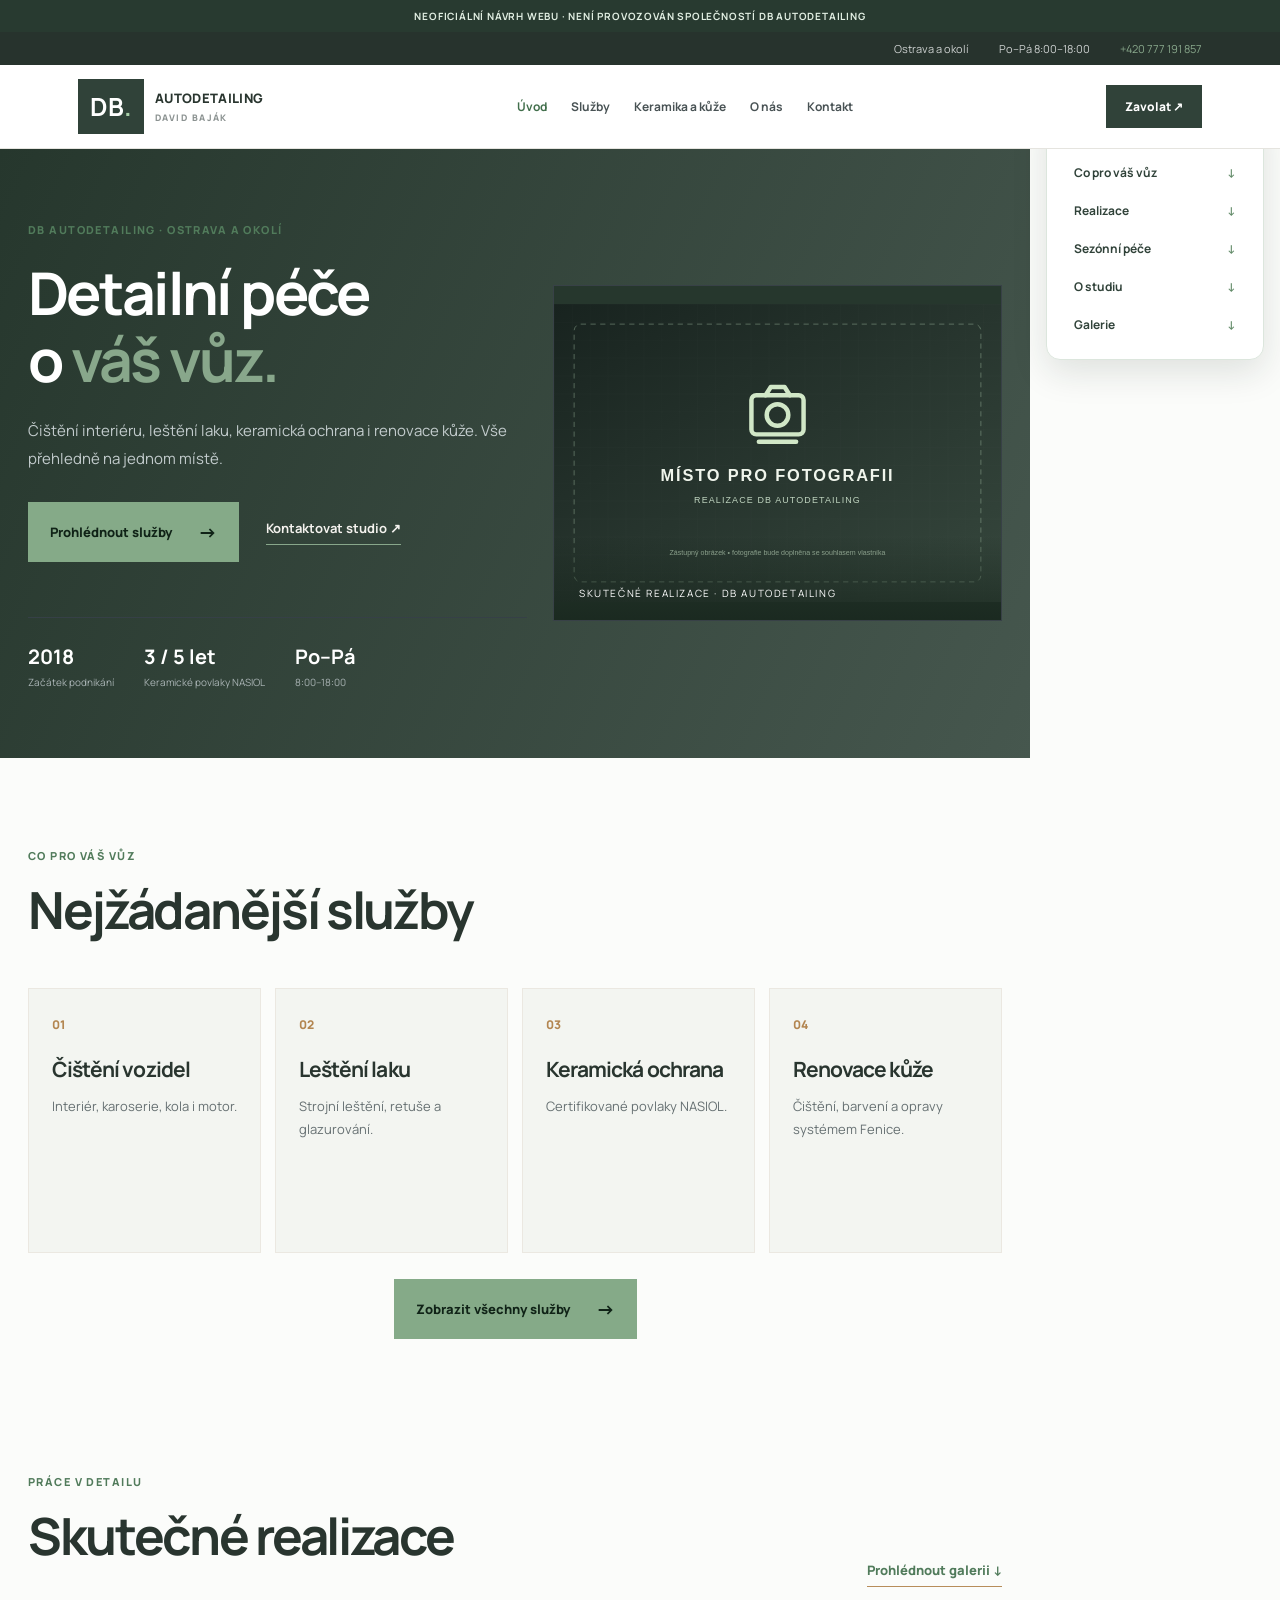
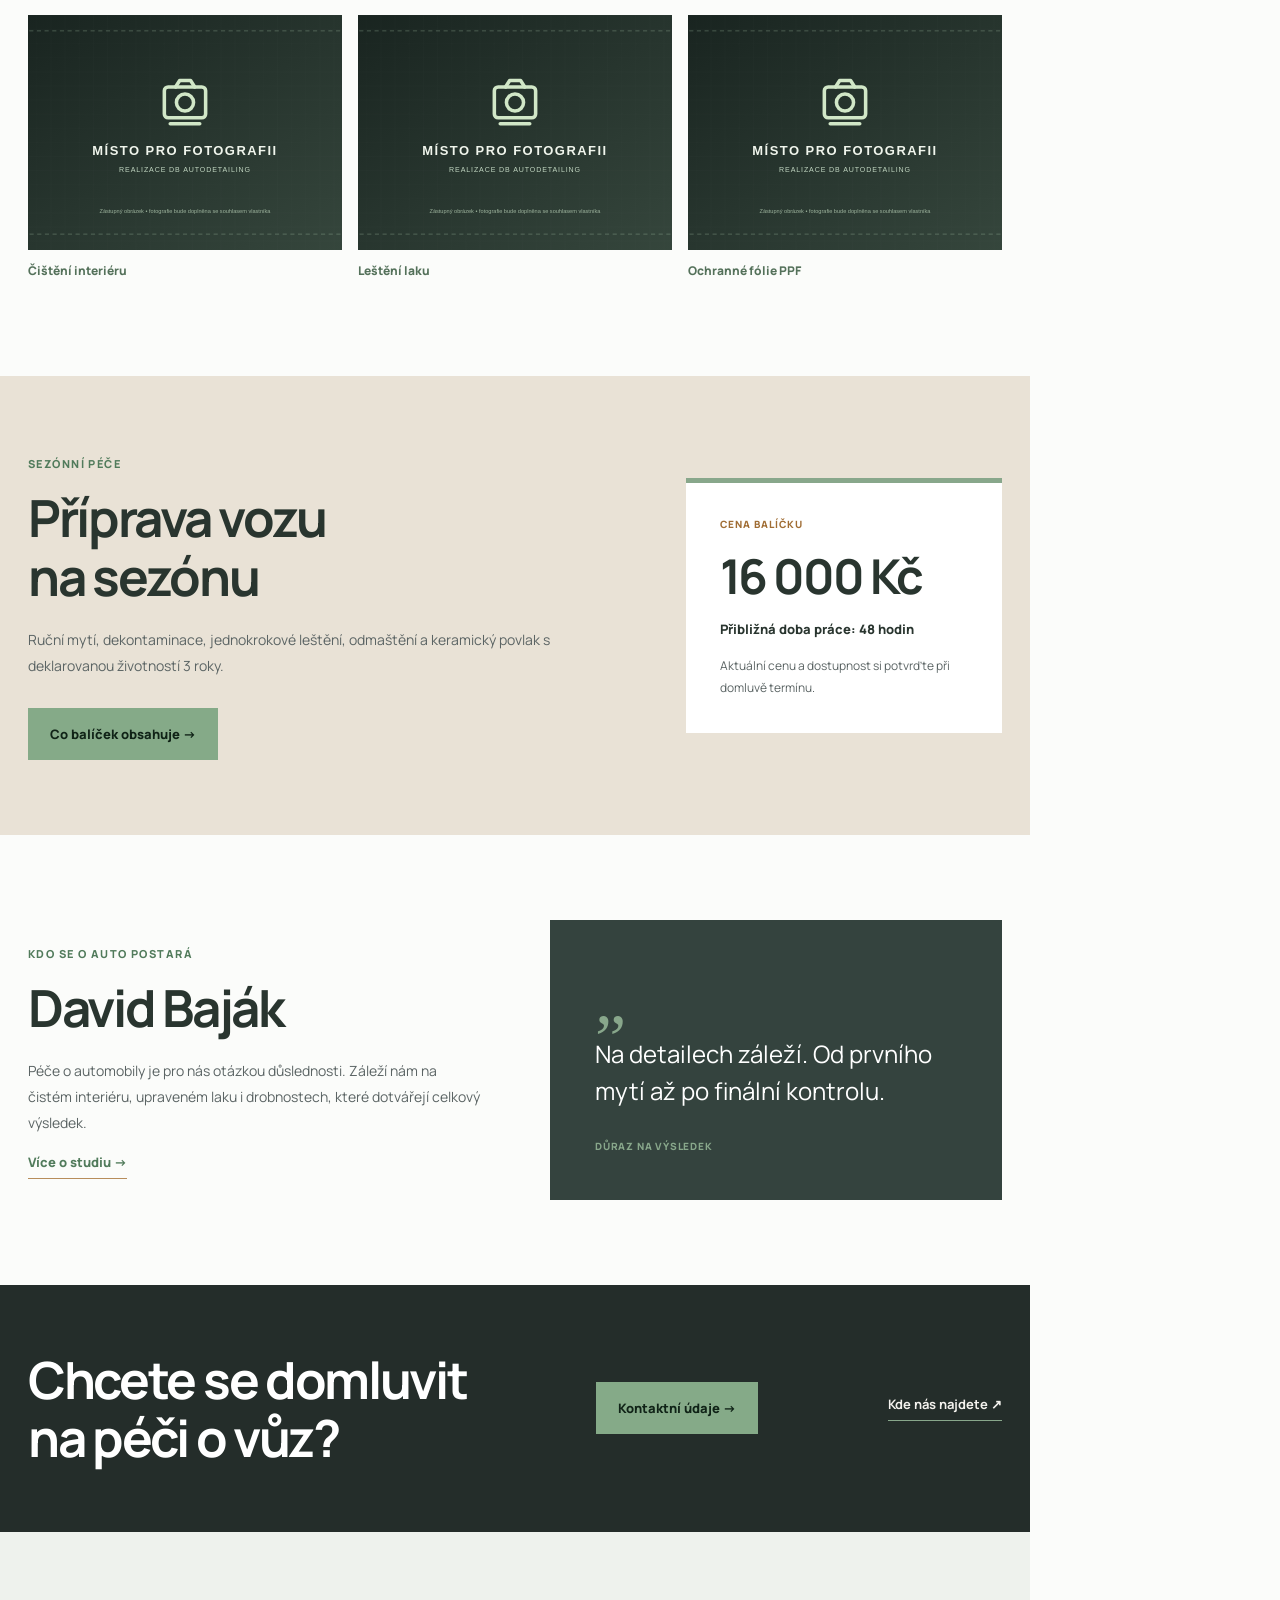
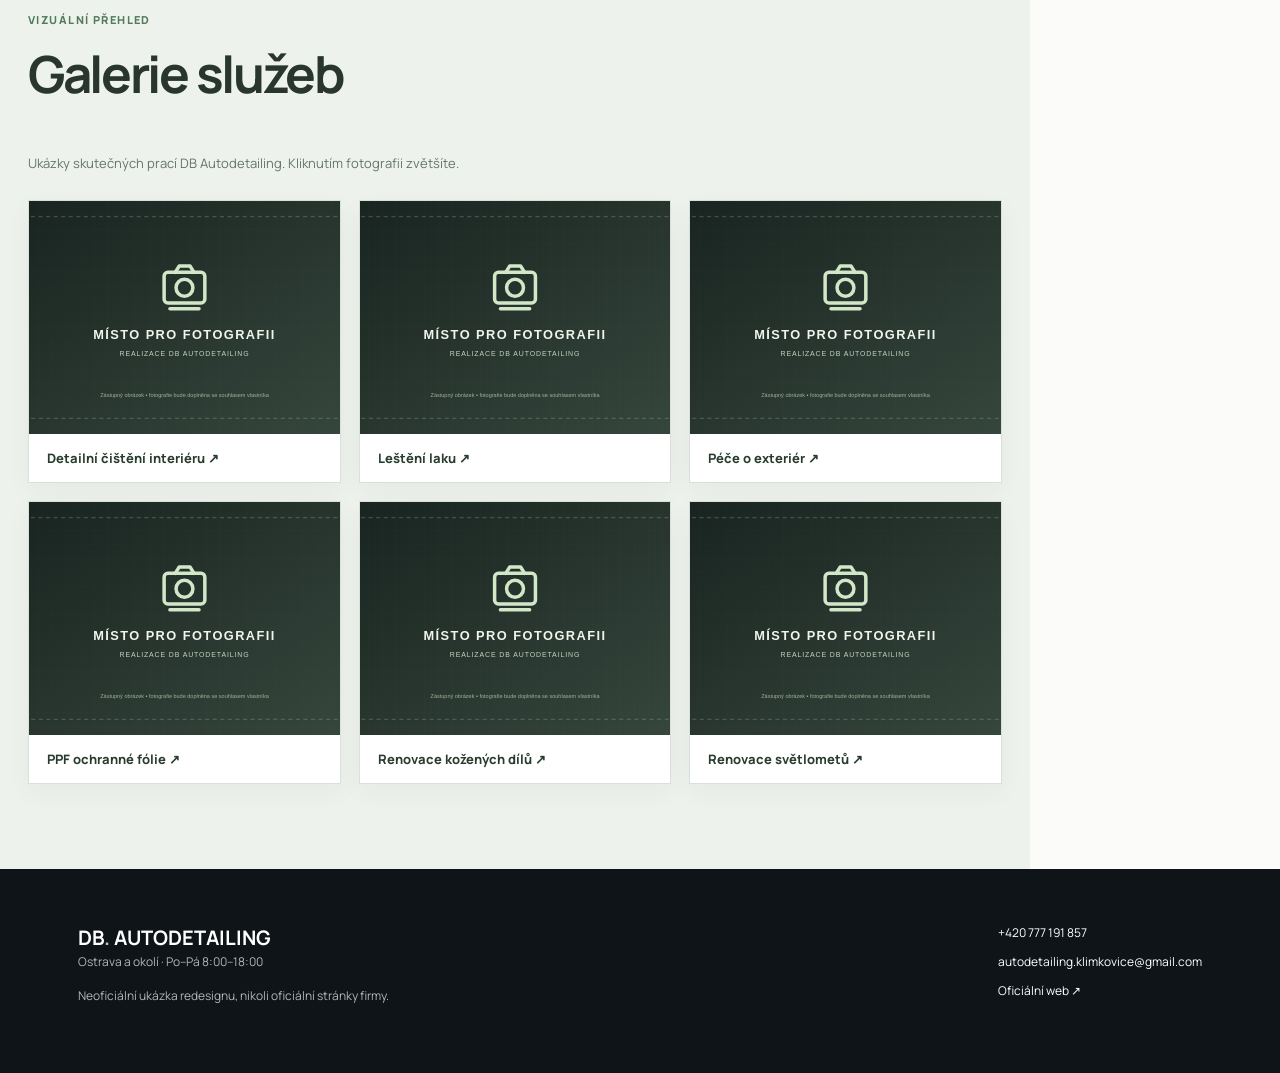
==== commit bd71adde: "Add files via upload" ====
--- a/index.html
+++ b/index.html
@@ -1,5 +1,5 @@
 <!DOCTYPE html>
-<html lang="cs"><head><meta charset="utf-8"/><meta content="width=device-width,initial-scale=1" name="viewport"/><meta content="DB Autodetailing – přehled služeb a péče o vozidla v Ostravě a okolí. Neoficiální návrh webu." name="description"/><title>Úvod | DB Autodetailing – návrh</title><link href="style.css" rel="stylesheet"/><script defer="" src="script.js"></script></head><body><div class="notice">NEOFICIÁLNÍ NÁVRH WEBU · NENÍ PROVOZOVÁN SPOLEČNOSTÍ DB AUTODETAILING</div><div class="topline"><span>Ostrava a okolí</span><span>Po–Pá 8:00–18:00</span><a href="tel:+420777191857">+420 777 191 857</a></div><header><a class="brand" href="index.html"><b>DB<span>.</span></b><span>AUTODETAILING<small>DAVID BAJÁK</small></span></a><button aria-controls="nav" aria-expanded="false" class="hamburger">☰ Menu</button><nav id="nav"><a class="active" href="index.html">Úvod</a><a class="" href="sluzby.html">Služby</a><a class="" href="keramika.html">Keramika a kůže</a><a class="" href="o-nas.html">O nás</a><a class="" href="kontakt.html">Kontakt</a></nav><a class="call" href="tel:+420777191857">Zavolat ↗</a></header><main><section class="hero"><div class="wrap hero-grid"><div><span class="eyebrow">DB AUTODETAILING · OSTRAVA A OKOLÍ</span><h1>Detailní péče<br/>o <em>váš vůz.</em></h1><p>Čištění interiéru, leštění laku, keramická ochrana i renovace kůže. Vše přehledně na jednom místě.</p><div class="actions"><a class="btn" href="sluzby.html">Prohlédnout služby <span>→</span></a><a class="subtle" href="kontakt.html">Kontaktovat studio ↗</a></div><div class="facts"><div><b>2018</b><small>Začátek podnikání</small></div><div><b>3 / 5 let</b><small>Keramické povlaky NASIOL</small></div><div><b>Po–Pá</b><small>8:00–18:00</small></div></div></div><div class="hero-art"><img alt="Bílé BMW ve studiu DB Autodetailing" class="hero-photo" fetchpriority="high" src="fotografie/hero.webp"/><span class="art-caption">SKUTEČNÉ REALIZACE · DB AUTODETAILING</span></div></div></section><div class="quick-nav-shell wrap"><aside aria-label="Rychlá navigace" class="quick-nav"><span class="eyebrow">RYCHLÁ NAVIGACE</span><a href="#sluzby-uvod">Co pro váš vůz <span>↓</span></a><a href="#realizace">Realizace <span>↓</span></a><a href="#sezonni-pece">Sezónní péče <span>↓</span></a><a href="#o-studiu">O studiu <span>↓</span></a><a href="#galerie">Galerie <span>↓</span></a></aside></div>
-<section class="section wrap" id="sluzby-uvod"><div class="section-head"><div><span class="eyebrow">CO PRO VÁŠ VŮZ</span><h2>Nejžádanější služby</h2></div></div><div class="cards"><article class="card"><span>01</span><h3>Čištění vozidel</h3><p>Interiér, karoserie, kola i motor.</p></article><article class="card"><span>02</span><h3>Leštění laku</h3><p>Strojní leštění, retuše a glazurování.</p></article><article class="card"><span>03</span><h3>Keramická ochrana</h3><p>Certifikované povlaky NASIOL.</p></article><article class="card"><span>04</span><h3>Renovace kůže</h3><p>Čištění, barvení a opravy systémem Fenice.</p></article></div><div class="services-cta"><a class="btn" href="sluzby.html">Zobrazit všechny služby <span>→</span></a></div></section><section class="photo-story section wrap" id="realizace"><div class="section-head"><div><span class="eyebrow">PRÁCE V DETAILU</span><h2>Skutečné realizace</h2></div><a class="text-link" href="#galerie">Prohlédnout galerii ↓</a></div><div class="story-grid"><figure><img alt="Vyčištěný světlý interiér vozu" loading="lazy" src="fotografie/interior.webp"/><figcaption>Čištění interiéru</figcaption></figure><figure><img alt="Leštění červeného laku" loading="lazy" src="fotografie/polish.webp"/><figcaption>Leštění laku</figcaption></figure><figure><img alt="Ochranná fólie na displeji vozu" loading="lazy" src="fotografie/ppf.webp"/><figcaption>Ochranné fólie PPF</figcaption></figure></div></section>
+<html lang="cs"><head><meta charset="utf-8"/><meta content="width=device-width,initial-scale=1" name="viewport"/><meta content="DB Autodetailing – přehled služeb a péče o vozidla v Ostravě a okolí. Neoficiální návrh webu." name="description"/><title>Úvod | DB Autodetailing – návrh</title><link href="style.css" rel="stylesheet"/><script defer="" src="script.js"></script></head><body><div class="notice">NEOFICIÁLNÍ NÁVRH WEBU · NENÍ PROVOZOVÁN SPOLEČNOSTÍ DB AUTODETAILING</div><div class="topline"><span>Ostrava a okolí</span><span>Po–Pá 8:00–18:00</span><a href="tel:+420777191857">+420 777 191 857</a></div><header><a class="brand" href="index.html"><b>DB<span>.</span></b><span>AUTODETAILING<small>DAVID BAJÁK</small></span></a><button aria-controls="nav" aria-expanded="false" class="hamburger">☰ Menu</button><nav id="nav"><a class="active" href="index.html">Úvod</a><a class="" href="sluzby.html">Služby</a><a class="" href="keramika.html">Keramika a kůže</a><a class="" href="o-nas.html">O nás</a><a class="" href="kontakt.html">Kontakt</a></nav><a class="call" href="tel:+420777191857">Zavolat ↗</a></header><main><section class="hero"><div class="wrap hero-grid"><div><span class="eyebrow">DB AUTODETAILING · OSTRAVA A OKOLÍ</span><h1>Detailní péče<br/>o <em>váš vůz.</em></h1><p>Čištění interiéru, leštění laku, keramická ochrana i renovace kůže. Vše přehledně na jednom místě.</p><div class="actions"><a class="btn" href="sluzby.html">Prohlédnout služby <span>→</span></a><a class="subtle" href="kontakt.html">Kontaktovat studio ↗</a></div><div class="facts"><div><b>2018</b><small>Začátek podnikání</small></div><div><b>3 / 5 let</b><small>Keramické povlaky NASIOL</small></div><div><b>Po–Pá</b><small>8:00–18:00</small></div></div></div><div class="hero-art"><img alt="Bílé BMW ve studiu DB Autodetailing" class="hero-photo" fetchpriority="high" src="fotografie/placeholder.svg"/><span class="art-caption">SKUTEČNÉ REALIZACE · DB AUTODETAILING</span></div></div></section><div class="quick-nav-shell wrap"><aside aria-label="Rychlá navigace" class="quick-nav"><span class="eyebrow">RYCHLÁ NAVIGACE</span><a href="#sluzby-uvod">Co pro váš vůz <span>↓</span></a><a href="#realizace">Realizace <span>↓</span></a><a href="#sezonni-pece">Sezónní péče <span>↓</span></a><a href="#o-studiu">O studiu <span>↓</span></a><a href="#galerie">Galerie <span>↓</span></a></aside></div>
+<section class="section wrap" id="sluzby-uvod"><div class="section-head"><div><span class="eyebrow">CO PRO VÁŠ VŮZ</span><h2>Nejžádanější služby</h2></div></div><div class="cards"><article class="card"><span>01</span><h3>Čištění vozidel</h3><p>Interiér, karoserie, kola i motor.</p></article><article class="card"><span>02</span><h3>Leštění laku</h3><p>Strojní leštění, retuše a glazurování.</p></article><article class="card"><span>03</span><h3>Keramická ochrana</h3><p>Certifikované povlaky NASIOL.</p></article><article class="card"><span>04</span><h3>Renovace kůže</h3><p>Čištění, barvení a opravy systémem Fenice.</p></article></div><div class="services-cta"><a class="btn" href="sluzby.html">Zobrazit všechny služby <span>→</span></a></div></section><section class="photo-story section wrap" id="realizace"><div class="section-head"><div><span class="eyebrow">PRÁCE V DETAILU</span><h2>Skutečné realizace</h2></div><a class="text-link" href="#galerie">Prohlédnout galerii ↓</a></div><div class="story-grid"><figure><img alt="Vyčištěný světlý interiér vozu" loading="lazy" src="fotografie/placeholder.svg"/><figcaption>Čištění interiéru</figcaption></figure><figure><img alt="Leštění červeného laku" loading="lazy" src="fotografie/placeholder.svg"/><figcaption>Leštění laku</figcaption></figure><figure><img alt="Ochranná fólie na displeji vozu" loading="lazy" src="fotografie/placeholder.svg"/><figcaption>Ochranné fólie PPF</figcaption></figure></div></section>
 <section class="promo" id="sezonni-pece"><div class="wrap promo-grid"><div><span class="eyebrow">SEZÓNNÍ PÉČE</span><h2>Příprava vozu<br/>na sezónu</h2><p>Ruční mytí, dekontaminace, jednokrokové leštění, odmaštění a keramický povlak s deklarovanou životností 3 roky.</p><a class="btn light" href="keramika.html#balicek">Co balíček obsahuje →</a></div><div class="price"><small>CENA BALÍČKU</small><strong>16 000 Kč</strong><span>Přibližná doba práce: 48 hodin</span><p>Aktuální cenu a dostupnost si potvrďte při domluvě termínu.</p></div></div></section>
-<section class="section wrap about-short" id="o-studiu"><div><span class="eyebrow">KDO SE O AUTO POSTARÁ</span><h2>David Baják</h2><p>Péče o automobily je pro nás otázkou důslednosti. Záleží nám na čistém interiéru, upraveném laku i drobnostech, které dotvářejí celkový výsledek.</p><a class="text-link" href="o-nas.html">Více o studiu →</a></div><div class="quote"><span>„</span><p>Na detailech záleží. Od prvního mytí až po finální kontrolu.</p><small>DŮRAZ NA VÝSLEDEK</small></div></section><section class="bottom-cta"><div class="wrap"><h2>Chcete se domluvit<br/>na péči o vůz?</h2><a class="btn" href="kontakt.html">Kontaktní údaje →</a><a class="subtle" href="kontakt.html#mapa">Kde nás najdete ↗</a></div></section><section class="gallery-section section wrap" id="galerie"><div class="section-head"><div><span class="eyebrow">VIZUÁLNÍ PŘEHLED</span><h2>Galerie služeb</h2></div></div><p class="gallery-note">Ukázky skutečných prací DB Autodetailing. Kliknutím fotografii zvětšíte.</p><div class="gallery-grid"><button aria-label="Zvětšit: Detailní čištění interiéru" class="gallery-item" data-gallery="0" type="button"><img alt="Detailní čištění interiéru" loading="lazy" src="fotografie/interior-detail.webp"/><span>Detailní čištění interiéru ↗</span></button><button aria-label="Zvětšit: Leštění laku" class="gallery-item" data-gallery="1" type="button"><img alt="Leštění laku" loading="lazy" src="fotografie/polish.webp"/><span>Leštění laku ↗</span></button><button aria-label="Zvětšit: Péče o exteriér" class="gallery-item" data-gallery="2" type="button"><img alt="Péče o exteriér" loading="lazy" src="fotografie/exterior.webp"/><span>Péče o exteriér ↗</span></button><button aria-label="Zvětšit: PPF ochranné fólie" class="gallery-item" data-gallery="3" type="button"><img alt="PPF ochranné fólie" loading="lazy" src="fotografie/ppf.webp"/><span>PPF ochranné fólie ↗</span></button><button aria-label="Zvětšit: Renovace kožených dílů" class="gallery-item" data-gallery="4" type="button"><img alt="Renovace kožených dílů" loading="lazy" src="fotografie/leather-after.webp"/><span>Renovace kožených dílů ↗</span></button><button aria-label="Zvětšit: Renovace světlometů" class="gallery-item" data-gallery="5" type="button"><img alt="Renovace světlometů" loading="lazy" src="fotografie/headlight.webp"/><span>Renovace světlometů ↗</span></button></div></section><dialog aria-label="Prohlížení galerie" class="gallery-dialog" id="gallery-dialog"><div class="gallery-view"><img alt="" id="gallery-large"/><p id="gallery-caption"></p><div class="gallery-controls"><button aria-label="Předchozí obrázek" id="gallery-prev" type="button">← Předchozí</button><span class="gallery-count" id="gallery-count"></span><button aria-label="Další obrázek" id="gallery-next" type="button">Další →</button><button aria-label="Zavřít galerii" class="close-gallery" id="gallery-close" type="button">✕ Zavřít</button></div></div></dialog></main><footer><div><strong>DB<span class="accent">.</span> AUTODETAILING</strong><p>Ostrava a okolí · Po–Pá 8:00–18:00</p><p>Neoficiální ukázka redesignu, nikoli oficiální stránky firmy.</p></div><div><a href="tel:+420777191857">+420 777 191 857</a><a href="mailto:autodetailing.klimkovice@gmail.com">autodetailing.klimkovice@gmail.com</a><a href="https://dbautodetailing.webnode.cz/" rel="noopener" target="_blank">Oficiální web ↗</a></div></footer></body></html>+<section class="section wrap about-short" id="o-studiu"><div><span class="eyebrow">KDO SE O AUTO POSTARÁ</span><h2>David Baják</h2><p>Péče o automobily je pro nás otázkou důslednosti. Záleží nám na čistém interiéru, upraveném laku i drobnostech, které dotvářejí celkový výsledek.</p><a class="text-link" href="o-nas.html">Více o studiu →</a></div><div class="quote"><span>„</span><p>Na detailech záleží. Od prvního mytí až po finální kontrolu.</p><small>DŮRAZ NA VÝSLEDEK</small></div></section><section class="bottom-cta"><div class="wrap"><h2>Chcete se domluvit<br/>na péči o vůz?</h2><a class="btn" href="kontakt.html">Kontaktní údaje →</a><a class="subtle" href="kontakt.html#mapa">Kde nás najdete ↗</a></div></section><section class="gallery-section section wrap" id="galerie"><div class="section-head"><div><span class="eyebrow">VIZUÁLNÍ PŘEHLED</span><h2>Galerie služeb</h2></div></div><p class="gallery-note">Ukázky skutečných prací DB Autodetailing. Kliknutím fotografii zvětšíte.</p><div class="gallery-grid"><button aria-label="Zvětšit: Detailní čištění interiéru" class="gallery-item" data-gallery="0" type="button"><img alt="Detailní čištění interiéru" loading="lazy" src="fotografie/placeholder.svg"/><span>Detailní čištění interiéru ↗</span></button><button aria-label="Zvětšit: Leštění laku" class="gallery-item" data-gallery="1" type="button"><img alt="Leštění laku" loading="lazy" src="fotografie/placeholder.svg"/><span>Leštění laku ↗</span></button><button aria-label="Zvětšit: Péče o exteriér" class="gallery-item" data-gallery="2" type="button"><img alt="Péče o exteriér" loading="lazy" src="fotografie/placeholder.svg"/><span>Péče o exteriér ↗</span></button><button aria-label="Zvětšit: PPF ochranné fólie" class="gallery-item" data-gallery="3" type="button"><img alt="PPF ochranné fólie" loading="lazy" src="fotografie/placeholder.svg"/><span>PPF ochranné fólie ↗</span></button><button aria-label="Zvětšit: Renovace kožených dílů" class="gallery-item" data-gallery="4" type="button"><img alt="Renovace kožených dílů" loading="lazy" src="fotografie/placeholder.svg"/><span>Renovace kožených dílů ↗</span></button><button aria-label="Zvětšit: Renovace světlometů" class="gallery-item" data-gallery="5" type="button"><img alt="Renovace světlometů" loading="lazy" src="fotografie/placeholder.svg"/><span>Renovace světlometů ↗</span></button></div></section><dialog aria-label="Prohlížení galerie" class="gallery-dialog" id="gallery-dialog"><div class="gallery-view"><img alt="" id="gallery-large"/><p id="gallery-caption"></p><div class="gallery-controls"><button aria-label="Předchozí obrázek" id="gallery-prev" type="button">← Předchozí</button><span class="gallery-count" id="gallery-count"></span><button aria-label="Další obrázek" id="gallery-next" type="button">Další →</button><button aria-label="Zavřít galerii" class="close-gallery" id="gallery-close" type="button">✕ Zavřít</button></div></div></dialog></main><footer><div><strong>DB<span class="accent">.</span> AUTODETAILING</strong><p>Ostrava a okolí · Po–Pá 8:00–18:00</p><p>Neoficiální ukázka redesignu, nikoli oficiální stránky firmy.</p></div><div><a href="tel:+420777191857">+420 777 191 857</a><a href="mailto:autodetailing.klimkovice@gmail.com">autodetailing.klimkovice@gmail.com</a><a href="https://dbautodetailing.webnode.cz/" rel="noopener" target="_blank">Oficiální web ↗</a></div></footer></body></html>
--- a/style.css
+++ b/style.css
@@ -42,3 +42,30 @@
 @media (min-width:1151px) and (max-width:1250px) {
   .quick-nav { top:auto; max-height:none; }
 }
+
+/* FINAL FIX: stable sidebar and uncropped hero photo. */
+.hero-art{background:#26372d;min-height:0;aspect-ratio:4 / 3;display:flex;align-items:center;justify-content:center;overflow:hidden}
+.hero-photo{width:100%;height:100%;min-height:0;object-fit:contain;object-position:center;display:block}
+.hero-art::after{inset:auto 0 0;height:85px;background:linear-gradient(transparent,#15231aaa)}
+@media(min-width:1051px){
+ body:has(.quick-nav-shell) main{margin-right:250px}
+ body:has(.quick-nav-shell) main > .section.wrap:not(.gallery-section),
+ body:has(.quick-nav-shell) main > .gallery-section.wrap,
+ body:has(.quick-nav-shell) main > .promo .wrap,
+ body:has(.quick-nav-shell) main > .bottom-cta .wrap{padding-right:28px}
+ .quick-nav-shell{height:0!important;padding:0!important;position:static!important}
+ .quick-nav{position:fixed!important;right:16px!important;top:105px!important;width:218px!important;max-height:calc(100dvh - 120px)!important;overflow-y:auto!important;display:flex!important;flex-direction:column!important;grid-template-columns:none!important;gap:3px!important;z-index:15!important;box-shadow:0 12px 35px #15271c20!important}
+ .quick-nav .eyebrow{display:block!important;grid-column:auto!important;margin:5px 7px 9px!important}
+ .hero-grid{grid-template-columns:minmax(0,1fr) minmax(0,.9fr);gap:26px}
+ .hero-grid>div{min-width:0}
+ .hero-grid h1{font-size:clamp(43px,4.6vw,73px)}
+}
+@media(max-width:1050px){
+ body:has(.quick-nav-shell) main{margin-right:0!important}
+ .quick-nav-shell{height:auto!important;position:relative!important;padding-top:24px!important;padding-bottom:16px!important}
+ .quick-nav{position:static!important;width:100%!important;max-height:none!important;overflow:visible!important;display:grid!important;grid-template-columns:repeat(2,minmax(0,1fr))!important;box-shadow:none!important}
+ .quick-nav .eyebrow{grid-column:1/-1!important;display:block!important}
+ .hero-grid{grid-template-columns:1fr}
+ .hero-art{max-width:720px;width:100%;margin-bottom:40px}
+}
+@media(max-width:520px){.quick-nav{grid-template-columns:1fr!important}.hero-art{aspect-ratio:4 / 3}}
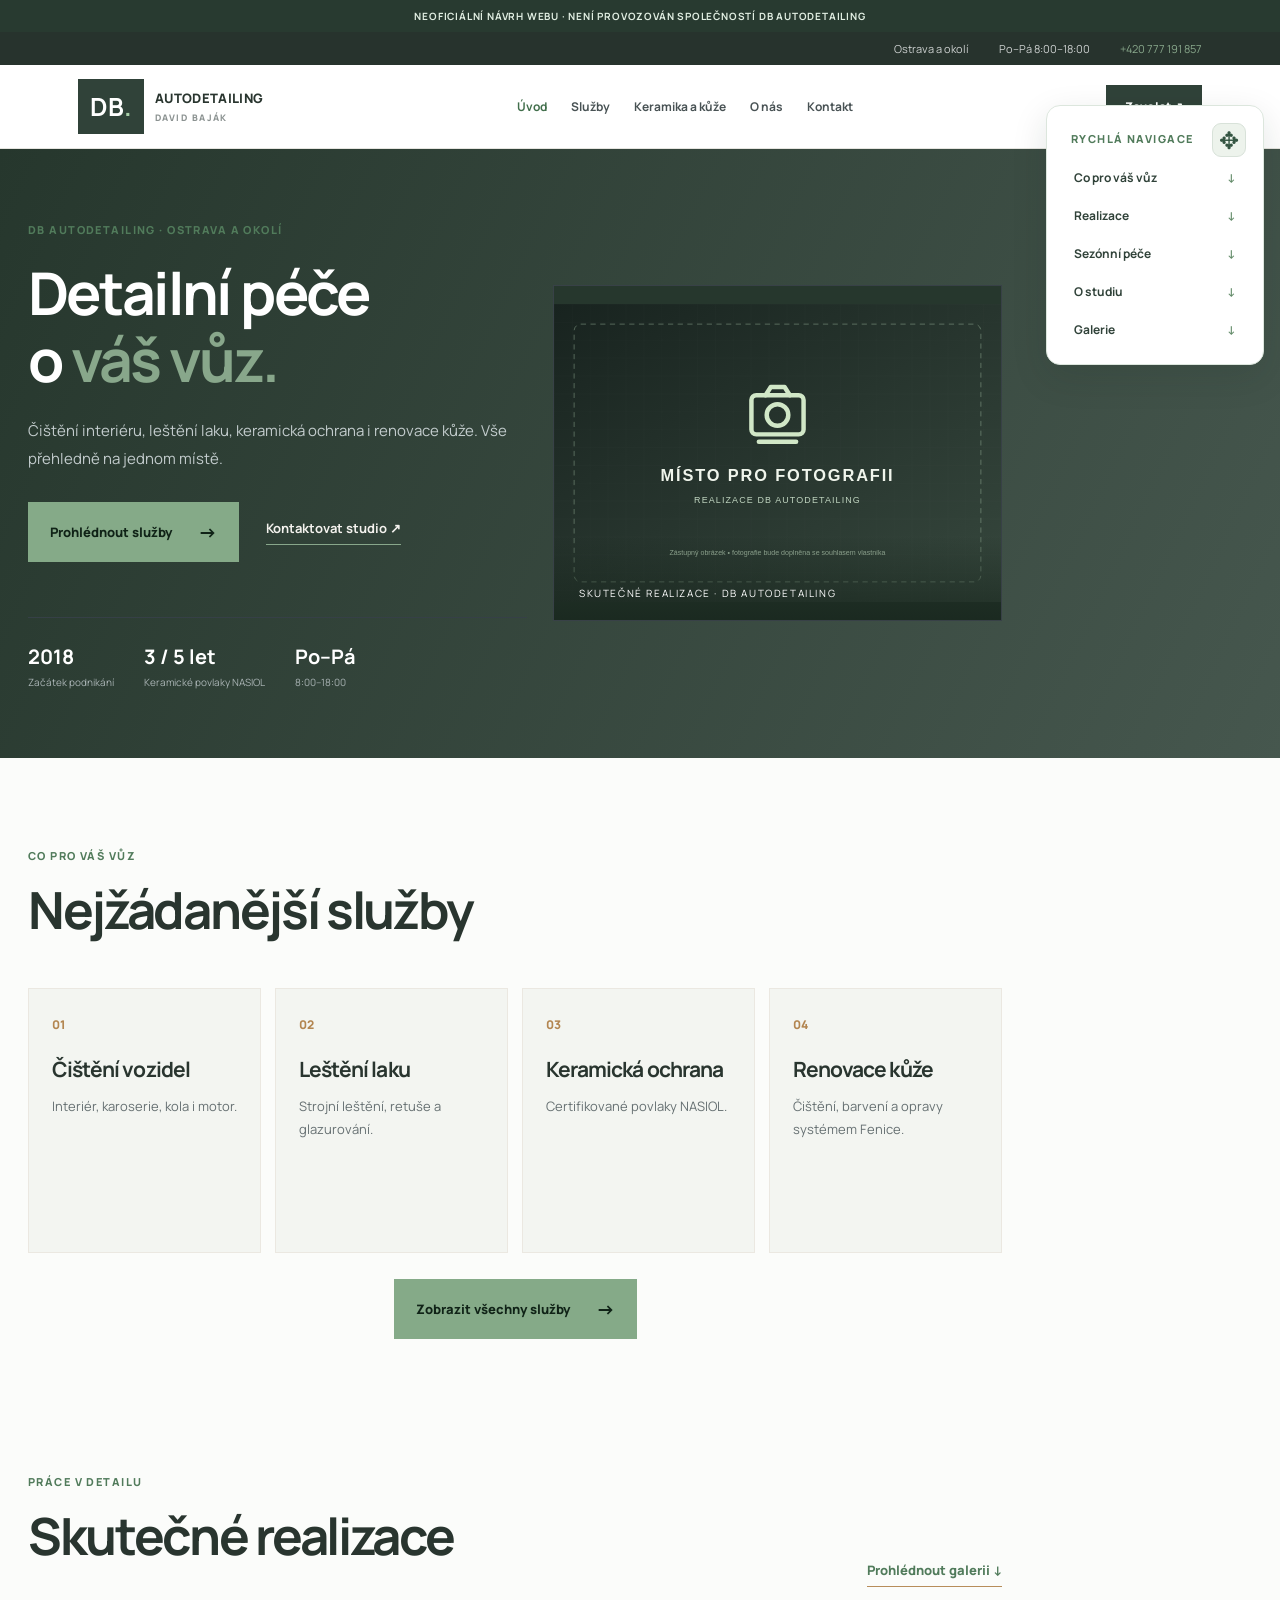
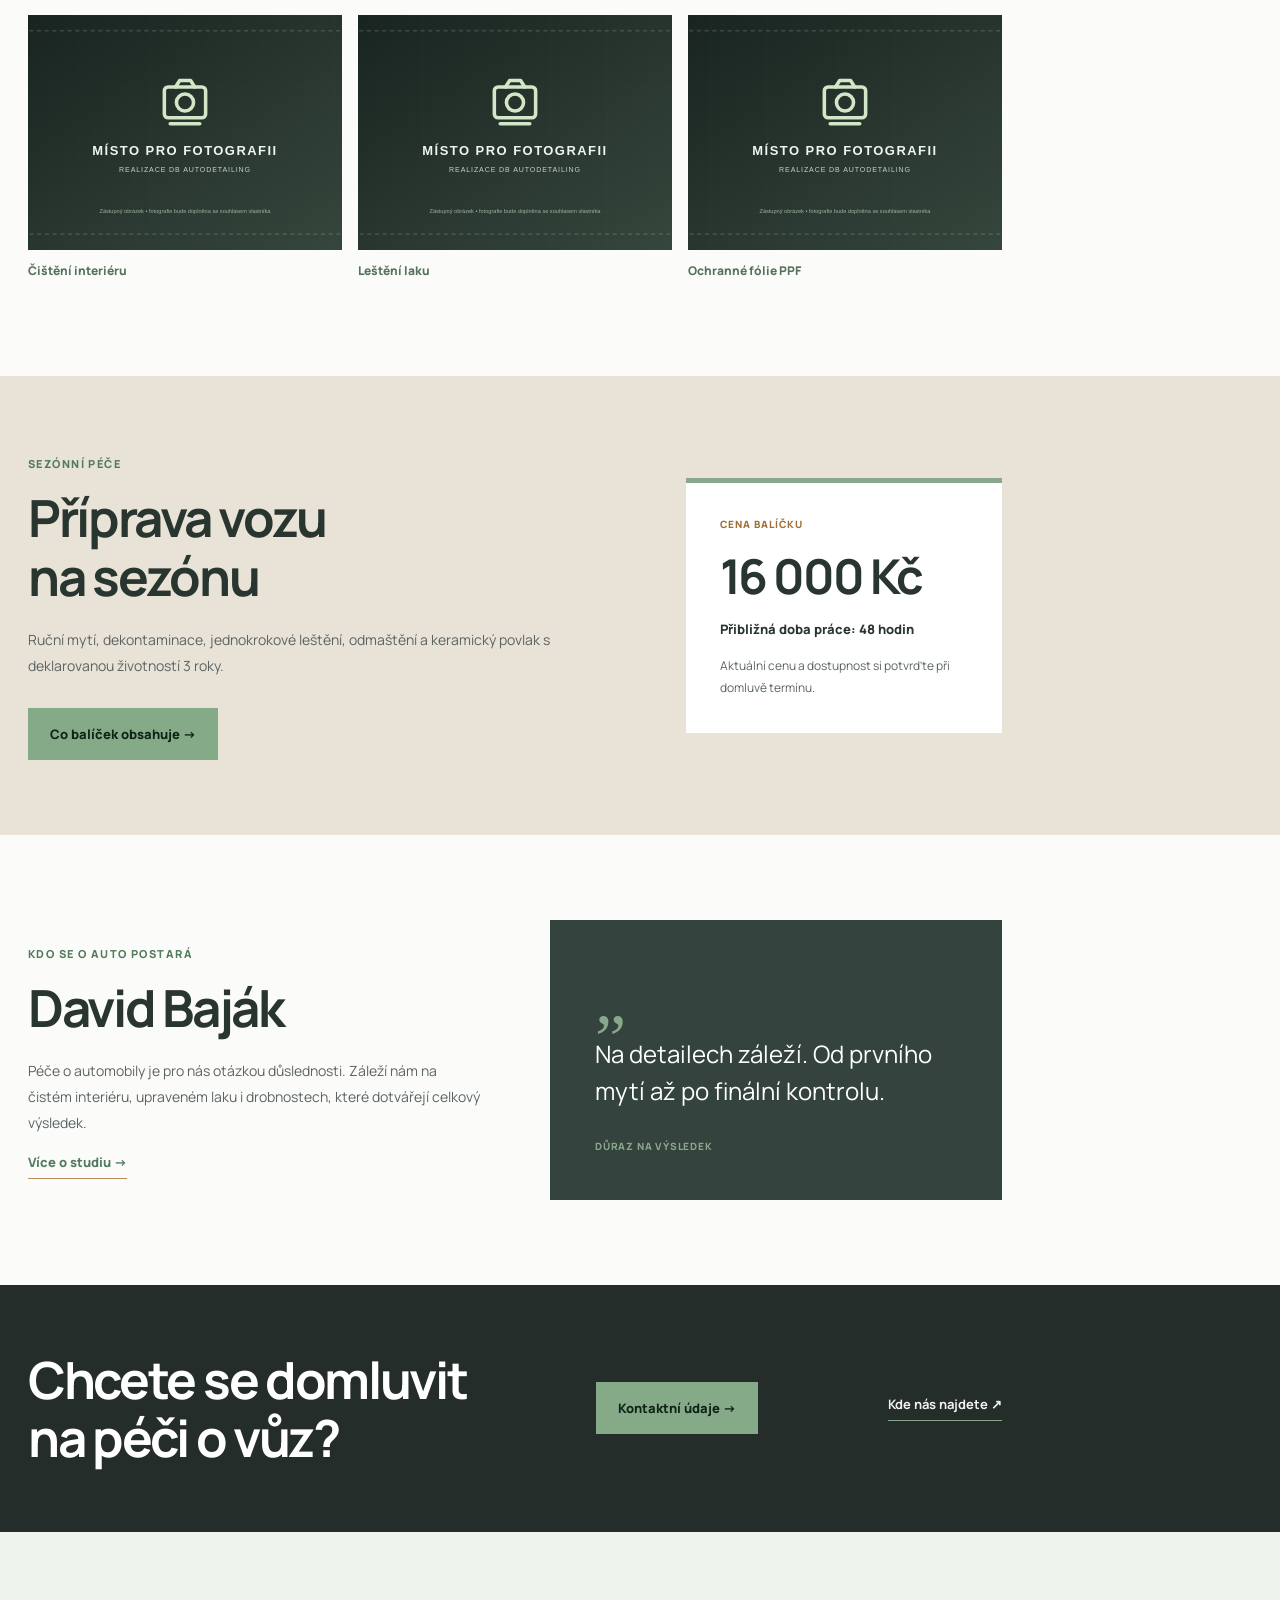
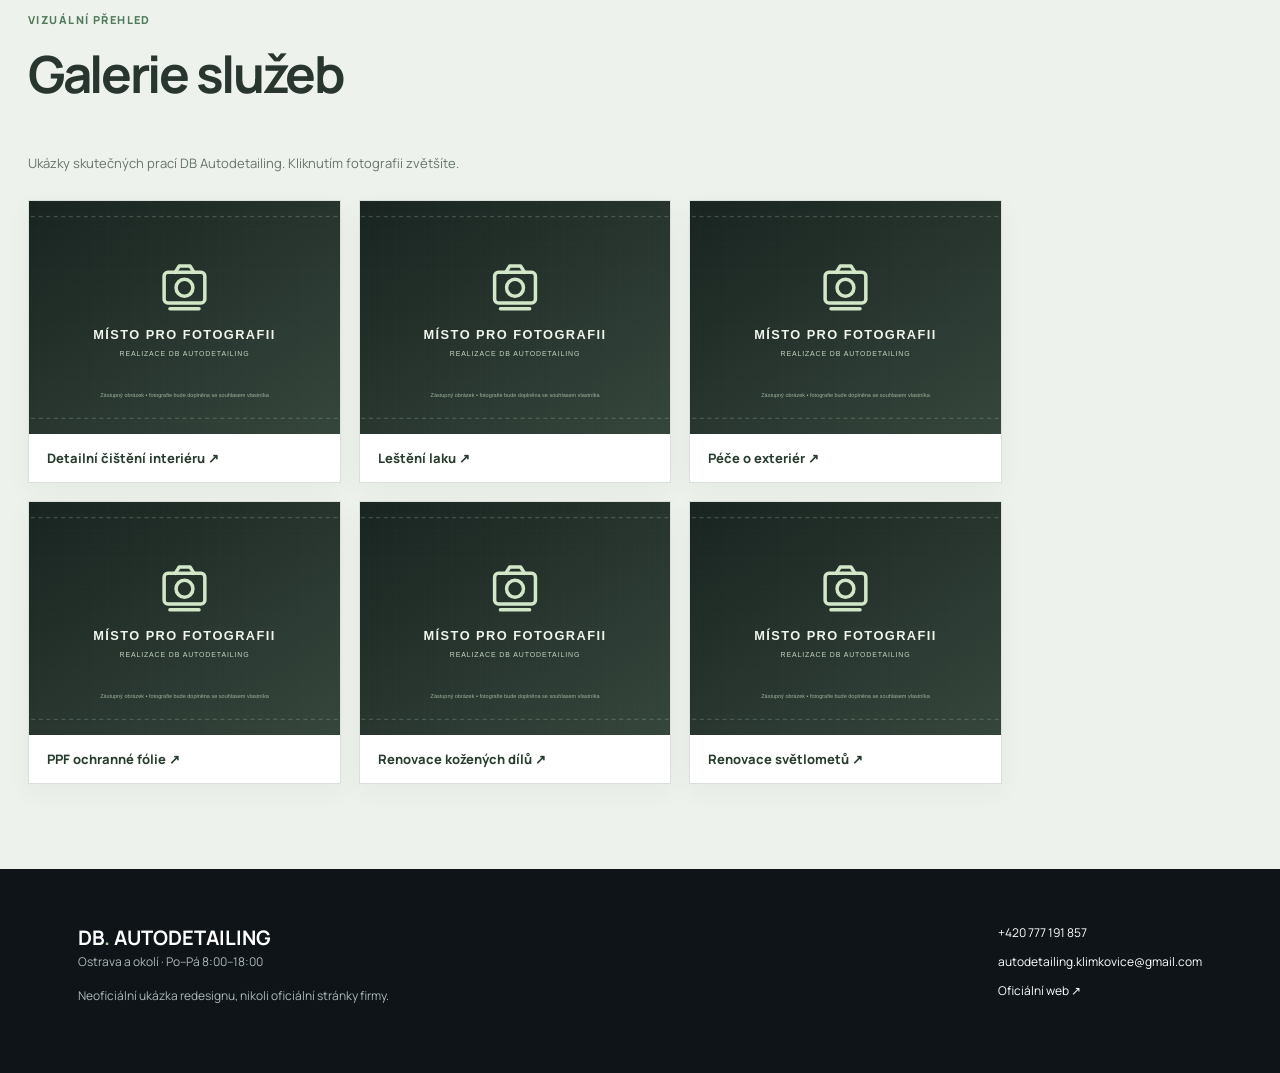
==== commit da39fccd: "Add files via upload" ====
--- a/index.html
+++ b/index.html
@@ -1,5 +1,5 @@
 <!DOCTYPE html>
-<html lang="cs"><head><meta charset="utf-8"/><meta content="width=device-width,initial-scale=1" name="viewport"/><meta content="DB Autodetailing – přehled služeb a péče o vozidla v Ostravě a okolí. Neoficiální návrh webu." name="description"/><title>Úvod | DB Autodetailing – návrh</title><link href="style.css" rel="stylesheet"/><script defer="" src="script.js"></script></head><body><div class="notice">NEOFICIÁLNÍ NÁVRH WEBU · NENÍ PROVOZOVÁN SPOLEČNOSTÍ DB AUTODETAILING</div><div class="topline"><span>Ostrava a okolí</span><span>Po–Pá 8:00–18:00</span><a href="tel:+420777191857">+420 777 191 857</a></div><header><a class="brand" href="index.html"><b>DB<span>.</span></b><span>AUTODETAILING<small>DAVID BAJÁK</small></span></a><button aria-controls="nav" aria-expanded="false" class="hamburger">☰ Menu</button><nav id="nav"><a class="active" href="index.html">Úvod</a><a class="" href="sluzby.html">Služby</a><a class="" href="keramika.html">Keramika a kůže</a><a class="" href="o-nas.html">O nás</a><a class="" href="kontakt.html">Kontakt</a></nav><a class="call" href="tel:+420777191857">Zavolat ↗</a></header><main><section class="hero"><div class="wrap hero-grid"><div><span class="eyebrow">DB AUTODETAILING · OSTRAVA A OKOLÍ</span><h1>Detailní péče<br/>o <em>váš vůz.</em></h1><p>Čištění interiéru, leštění laku, keramická ochrana i renovace kůže. Vše přehledně na jednom místě.</p><div class="actions"><a class="btn" href="sluzby.html">Prohlédnout služby <span>→</span></a><a class="subtle" href="kontakt.html">Kontaktovat studio ↗</a></div><div class="facts"><div><b>2018</b><small>Začátek podnikání</small></div><div><b>3 / 5 let</b><small>Keramické povlaky NASIOL</small></div><div><b>Po–Pá</b><small>8:00–18:00</small></div></div></div><div class="hero-art"><img alt="Bílé BMW ve studiu DB Autodetailing" class="hero-photo" fetchpriority="high" src="fotografie/placeholder.svg"/><span class="art-caption">SKUTEČNÉ REALIZACE · DB AUTODETAILING</span></div></div></section><div class="quick-nav-shell wrap"><aside aria-label="Rychlá navigace" class="quick-nav"><span class="eyebrow">RYCHLÁ NAVIGACE</span><a href="#sluzby-uvod">Co pro váš vůz <span>↓</span></a><a href="#realizace">Realizace <span>↓</span></a><a href="#sezonni-pece">Sezónní péče <span>↓</span></a><a href="#o-studiu">O studiu <span>↓</span></a><a href="#galerie">Galerie <span>↓</span></a></aside></div>
+<html lang="cs"><head><meta charset="utf-8"/><meta content="width=device-width,initial-scale=1" name="viewport"/><meta content="DB Autodetailing – přehled služeb a péče o vozidla v Ostravě a okolí. Neoficiální návrh webu." name="description"/><title>Úvod | DB Autodetailing – návrh</title><link href="style.css" rel="stylesheet"/><script defer="" src="script.js"></script></head><body><div class="notice">NEOFICIÁLNÍ NÁVRH WEBU · NENÍ PROVOZOVÁN SPOLEČNOSTÍ DB AUTODETAILING</div><div class="topline"><span>Ostrava a okolí</span><span>Po–Pá 8:00–18:00</span><a href="tel:+420777191857">+420 777 191 857</a></div><header><a class="brand" href="index.html"><b>DB<span>.</span></b><span>AUTODETAILING<small>DAVID BAJÁK</small></span></a><button aria-controls="nav" aria-expanded="false" class="hamburger">☰ Menu</button><nav id="nav"><a class="active" href="index.html">Úvod</a><a class="" href="sluzby.html">Služby</a><a class="" href="keramika.html">Keramika a kůže</a><a class="" href="o-nas.html">O nás</a><a class="" href="kontakt.html">Kontakt</a></nav><a class="call" href="tel:+420777191857">Zavolat ↗</a></header><main><section class="hero"><div class="wrap hero-grid"><div><span class="eyebrow">DB AUTODETAILING · OSTRAVA A OKOLÍ</span><h1>Detailní péče<br/>o <em>váš vůz.</em></h1><p>Čištění interiéru, leštění laku, keramická ochrana i renovace kůže. Vše přehledně na jednom místě.</p><div class="actions"><a class="btn" href="sluzby.html">Prohlédnout služby <span>→</span></a><a class="subtle" href="kontakt.html">Kontaktovat studio ↗</a></div><div class="facts"><div><b>2018</b><small>Začátek podnikání</small></div><div><b>3 / 5 let</b><small>Keramické povlaky NASIOL</small></div><div><b>Po–Pá</b><small>8:00–18:00</small></div></div></div><div class="hero-art"><img alt="Bílé BMW ve studiu DB Autodetailing" class="hero-photo" fetchpriority="high" src="fotografie/placeholder.svg"/><span class="art-caption">SKUTEČNÉ REALIZACE · DB AUTODETAILING</span></div></div></section><div class="quick-nav-shell wrap"><aside aria-label="Rychlá navigace" class="quick-nav"><div class="quick-nav-heading"><span class="eyebrow">RYCHLÁ NAVIGACE</span><button class="quick-nav-drag" type="button" aria-label="Přesunout rychlou navigaci tažením; dvojklik vrátí původní pozici" title="Tažením přesunout · dvojklik vrátí zpět">✥</button></div><a href="#sluzby-uvod">Co pro váš vůz <span>↓</span></a><a href="#realizace">Realizace <span>↓</span></a><a href="#sezonni-pece">Sezónní péče <span>↓</span></a><a href="#o-studiu">O studiu <span>↓</span></a><a href="#galerie">Galerie <span>↓</span></a></aside></div>
 <section class="section wrap" id="sluzby-uvod"><div class="section-head"><div><span class="eyebrow">CO PRO VÁŠ VŮZ</span><h2>Nejžádanější služby</h2></div></div><div class="cards"><article class="card"><span>01</span><h3>Čištění vozidel</h3><p>Interiér, karoserie, kola i motor.</p></article><article class="card"><span>02</span><h3>Leštění laku</h3><p>Strojní leštění, retuše a glazurování.</p></article><article class="card"><span>03</span><h3>Keramická ochrana</h3><p>Certifikované povlaky NASIOL.</p></article><article class="card"><span>04</span><h3>Renovace kůže</h3><p>Čištění, barvení a opravy systémem Fenice.</p></article></div><div class="services-cta"><a class="btn" href="sluzby.html">Zobrazit všechny služby <span>→</span></a></div></section><section class="photo-story section wrap" id="realizace"><div class="section-head"><div><span class="eyebrow">PRÁCE V DETAILU</span><h2>Skutečné realizace</h2></div><a class="text-link" href="#galerie">Prohlédnout galerii ↓</a></div><div class="story-grid"><figure><img alt="Vyčištěný světlý interiér vozu" loading="lazy" src="fotografie/placeholder.svg"/><figcaption>Čištění interiéru</figcaption></figure><figure><img alt="Leštění červeného laku" loading="lazy" src="fotografie/placeholder.svg"/><figcaption>Leštění laku</figcaption></figure><figure><img alt="Ochranná fólie na displeji vozu" loading="lazy" src="fotografie/placeholder.svg"/><figcaption>Ochranné fólie PPF</figcaption></figure></div></section>
 <section class="promo" id="sezonni-pece"><div class="wrap promo-grid"><div><span class="eyebrow">SEZÓNNÍ PÉČE</span><h2>Příprava vozu<br/>na sezónu</h2><p>Ruční mytí, dekontaminace, jednokrokové leštění, odmaštění a keramický povlak s deklarovanou životností 3 roky.</p><a class="btn light" href="keramika.html#balicek">Co balíček obsahuje →</a></div><div class="price"><small>CENA BALÍČKU</small><strong>16 000 Kč</strong><span>Přibližná doba práce: 48 hodin</span><p>Aktuální cenu a dostupnost si potvrďte při domluvě termínu.</p></div></div></section>
 <section class="section wrap about-short" id="o-studiu"><div><span class="eyebrow">KDO SE O AUTO POSTARÁ</span><h2>David Baják</h2><p>Péče o automobily je pro nás otázkou důslednosti. Záleží nám na čistém interiéru, upraveném laku i drobnostech, které dotvářejí celkový výsledek.</p><a class="text-link" href="o-nas.html">Více o studiu →</a></div><div class="quote"><span>„</span><p>Na detailech záleží. Od prvního mytí až po finální kontrolu.</p><small>DŮRAZ NA VÝSLEDEK</small></div></section><section class="bottom-cta"><div class="wrap"><h2>Chcete se domluvit<br/>na péči o vůz?</h2><a class="btn" href="kontakt.html">Kontaktní údaje →</a><a class="subtle" href="kontakt.html#mapa">Kde nás najdete ↗</a></div></section><section class="gallery-section section wrap" id="galerie"><div class="section-head"><div><span class="eyebrow">VIZUÁLNÍ PŘEHLED</span><h2>Galerie služeb</h2></div></div><p class="gallery-note">Ukázky skutečných prací DB Autodetailing. Kliknutím fotografii zvětšíte.</p><div class="gallery-grid"><button aria-label="Zvětšit: Detailní čištění interiéru" class="gallery-item" data-gallery="0" type="button"><img alt="Detailní čištění interiéru" loading="lazy" src="fotografie/placeholder.svg"/><span>Detailní čištění interiéru ↗</span></button><button aria-label="Zvětšit: Leštění laku" class="gallery-item" data-gallery="1" type="button"><img alt="Leštění laku" loading="lazy" src="fotografie/placeholder.svg"/><span>Leštění laku ↗</span></button><button aria-label="Zvětšit: Péče o exteriér" class="gallery-item" data-gallery="2" type="button"><img alt="Péče o exteriér" loading="lazy" src="fotografie/placeholder.svg"/><span>Péče o exteriér ↗</span></button><button aria-label="Zvětšit: PPF ochranné fólie" class="gallery-item" data-gallery="3" type="button"><img alt="PPF ochranné fólie" loading="lazy" src="fotografie/placeholder.svg"/><span>PPF ochranné fólie ↗</span></button><button aria-label="Zvětšit: Renovace kožených dílů" class="gallery-item" data-gallery="4" type="button"><img alt="Renovace kožených dílů" loading="lazy" src="fotografie/placeholder.svg"/><span>Renovace kožených dílů ↗</span></button><button aria-label="Zvětšit: Renovace světlometů" class="gallery-item" data-gallery="5" type="button"><img alt="Renovace světlometů" loading="lazy" src="fotografie/placeholder.svg"/><span>Renovace světlometů ↗</span></button></div></section><dialog aria-label="Prohlížení galerie" class="gallery-dialog" id="gallery-dialog"><div class="gallery-view"><img alt="" id="gallery-large"/><p id="gallery-caption"></p><div class="gallery-controls"><button aria-label="Předchozí obrázek" id="gallery-prev" type="button">← Předchozí</button><span class="gallery-count" id="gallery-count"></span><button aria-label="Další obrázek" id="gallery-next" type="button">Další →</button><button aria-label="Zavřít galerii" class="close-gallery" id="gallery-close" type="button">✕ Zavřít</button></div></div></dialog></main><footer><div><strong>DB<span class="accent">.</span> AUTODETAILING</strong><p>Ostrava a okolí · Po–Pá 8:00–18:00</p><p>Neoficiální ukázka redesignu, nikoli oficiální stránky firmy.</p></div><div><a href="tel:+420777191857">+420 777 191 857</a><a href="mailto:autodetailing.klimkovice@gmail.com">autodetailing.klimkovice@gmail.com</a><a href="https://dbautodetailing.webnode.cz/" rel="noopener" target="_blank">Oficiální web ↗</a></div></footer></body></html>
--- a/style.css
+++ b/style.css
@@ -69,3 +69,29 @@
  .hero-art{max-width:720px;width:100%;margin-bottom:40px}
 }
 @media(max-width:520px){.quick-nav{grid-template-columns:1fr!important}.hero-art{aspect-ratio:4 / 3}}
+
+/* Full-width section backgrounds beneath the floating quick-navigation panel.
+   Keep the actual text/images clear of the right-hand navigation rail. */
+@media (min-width:1051px) {
+  body:has(.quick-nav-shell) main { margin-right:0 !important; width:100%; }
+  body:has(.quick-nav-shell) main > .hero,
+  body:has(.quick-nav-shell) main > .promo,
+  body:has(.quick-nav-shell) main > .bottom-cta,
+  body:has(.quick-nav-shell) main > .gallery-section,
+  body:has(.quick-nav-shell) main > .section { width:100%; box-sizing:border-box; }
+  body:has(.quick-nav-shell) main .wrap { max-width:calc(1180px + 250px); padding-right:278px !important; box-sizing:border-box; }
+  body:has(.quick-nav-shell) main > .gallery-section.wrap { max-width:none; padding-left:max(28px, calc((100vw - 1430px)/2 + 28px)); }
+  body:has(.quick-nav-shell) .quick-nav { z-index:30 !important; }
+}
+
+/* Přesouvatelná rychlá navigace – pouze desktop */
+.quick-nav-heading{display:flex;align-items:center;justify-content:space-between;gap:8px;min-width:0}
+.quick-nav-heading .eyebrow{margin:5px 0 9px 7px!important;min-width:0}
+.quick-nav-drag{appearance:none;border:1px solid #d8e2d9;background:#edf3ec;color:#345542;border-radius:9px;width:34px;height:34px;display:grid;place-items:center;font-size:24px;line-height:1;cursor:grab;touch-action:none;user-select:none;flex:none}
+.quick-nav-drag:hover,.quick-nav-drag:focus-visible{background:#dce9dc;outline:2px solid #82a58a;outline-offset:2px}
+.quick-nav-drag:active,.quick-nav.is-dragging .quick-nav-drag{cursor:grabbing}
+@media(min-width:1101px){
+ .quick-nav.is-dragged{left:var(--quick-nav-x)!important;top:var(--quick-nav-y)!important;right:auto!important;bottom:auto!important}
+ .quick-nav.is-dragging{transition:none!important;user-select:none}
+}
+@media(max-width:1100px){.quick-nav-drag{display:none}.quick-nav-heading{grid-column:1/-1}}
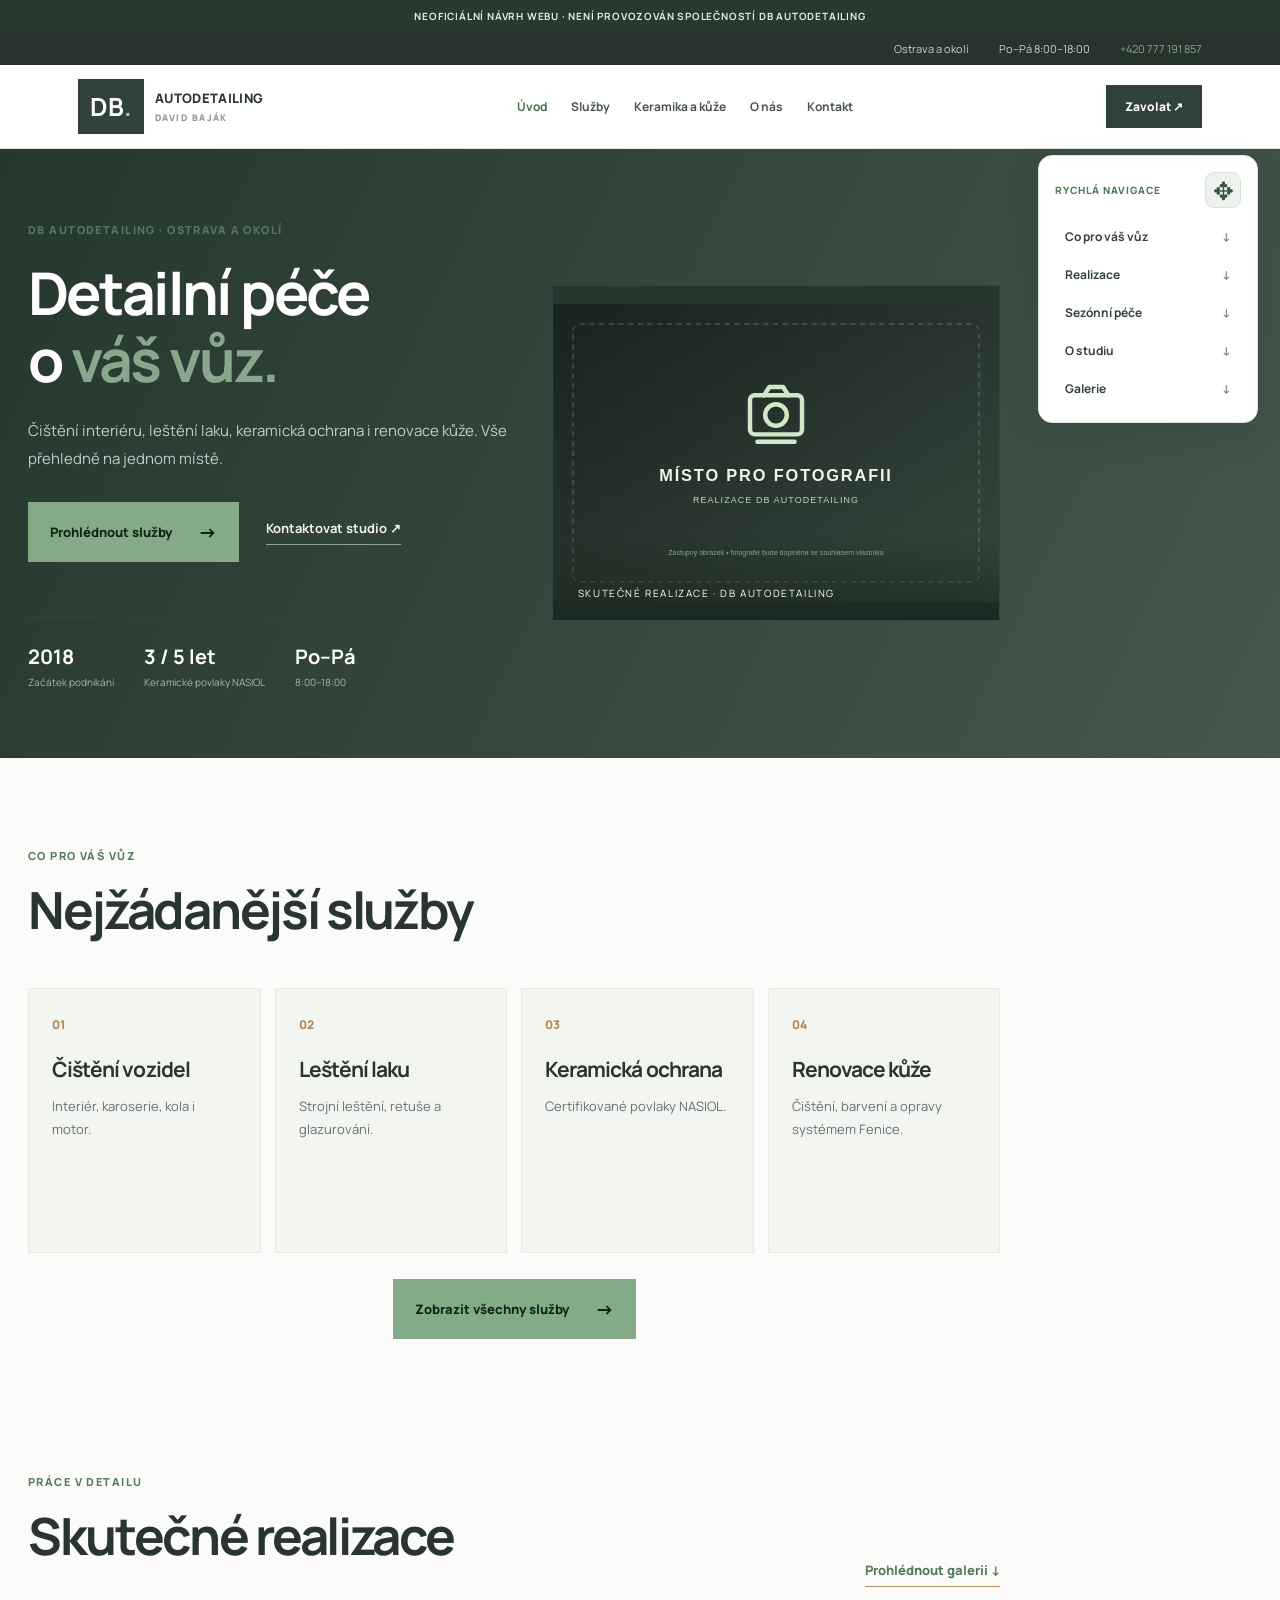
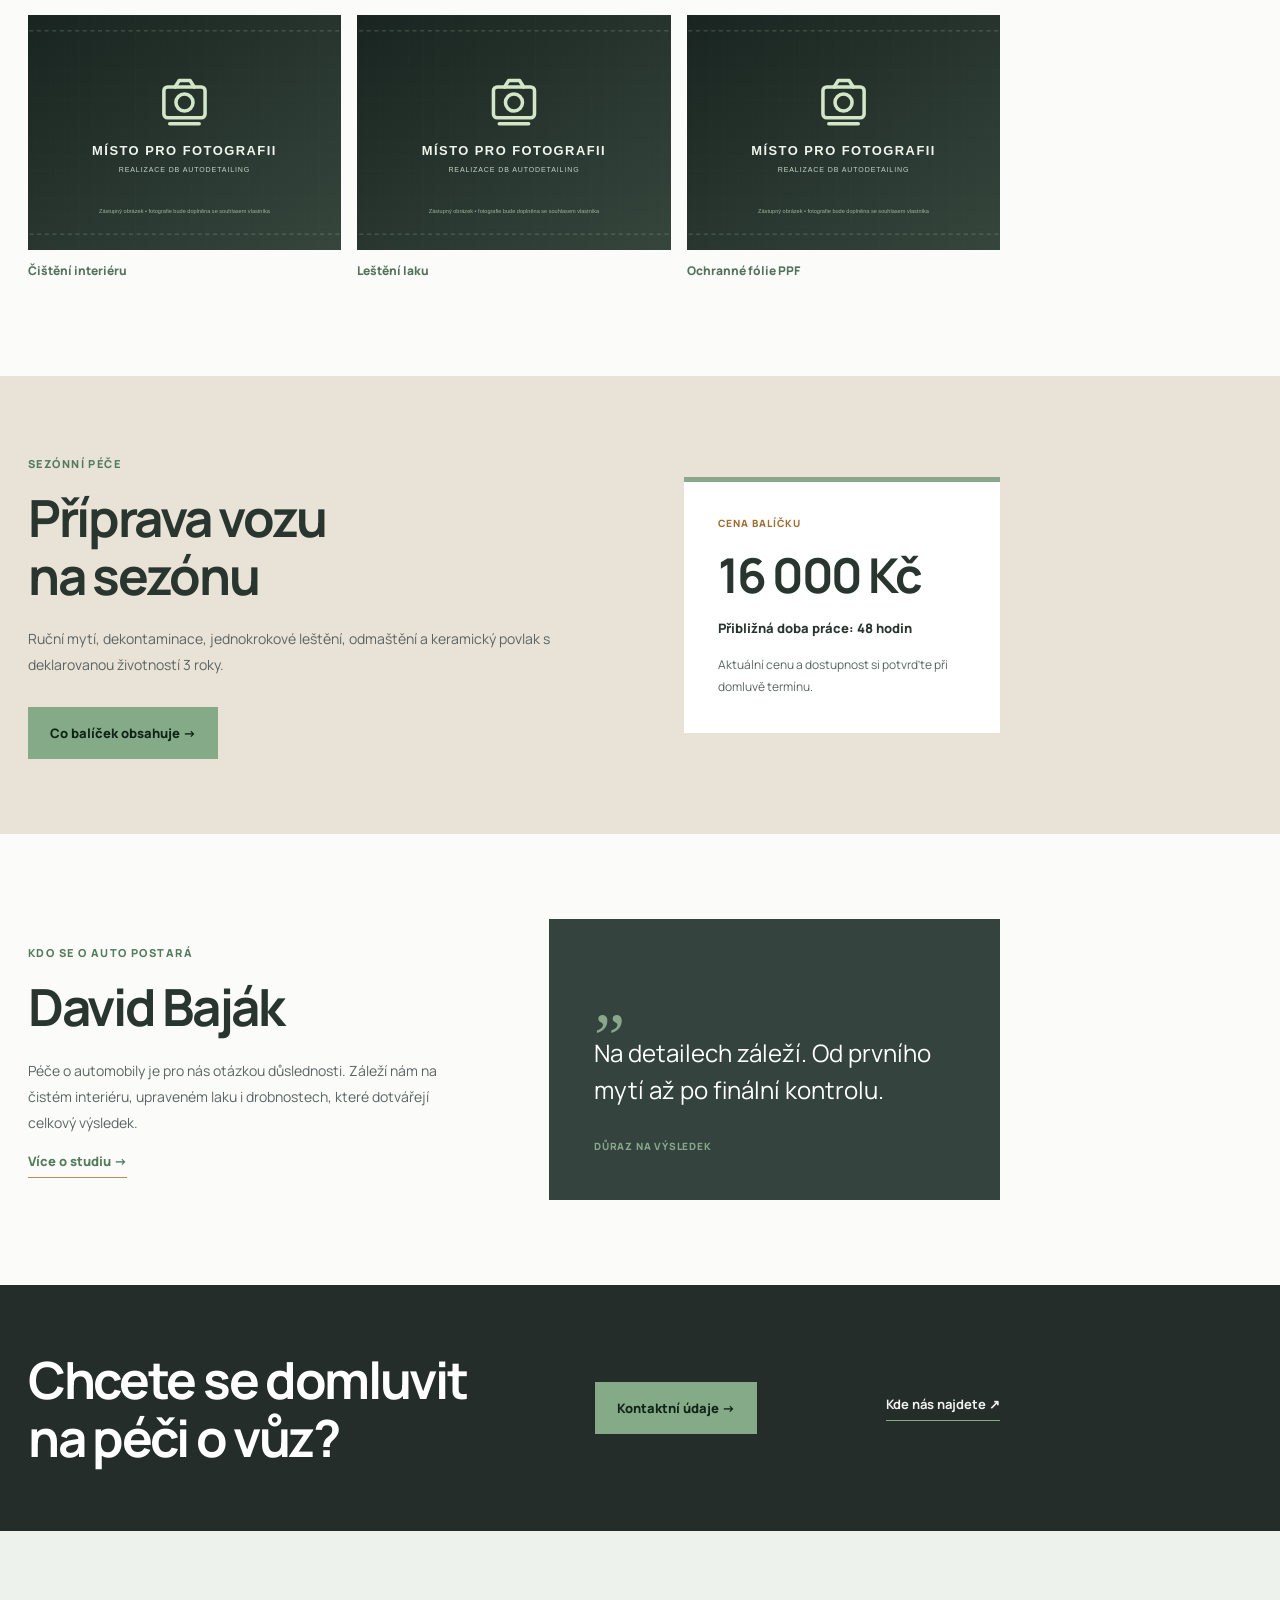
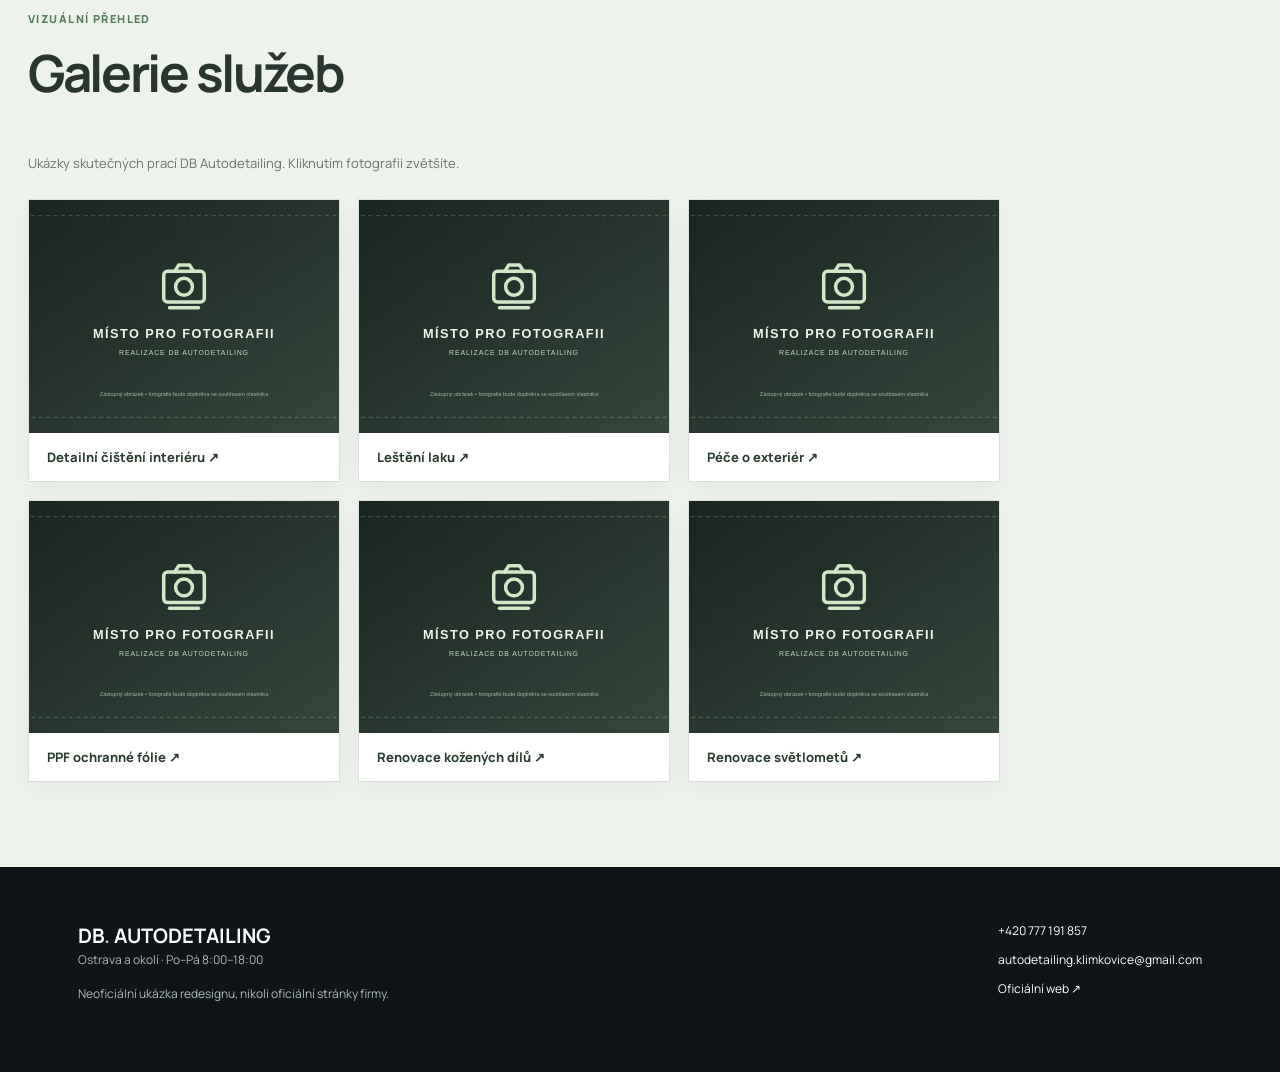
==== commit f9ebfd9a: "Add files via upload" ====
--- a/index.html
+++ b/index.html
@@ -1,5 +1,5 @@
 <!DOCTYPE html>
-<html lang="cs"><head><meta charset="utf-8"/><meta content="width=device-width,initial-scale=1" name="viewport"/><meta content="DB Autodetailing – přehled služeb a péče o vozidla v Ostravě a okolí. Neoficiální návrh webu." name="description"/><title>Úvod | DB Autodetailing – návrh</title><link href="style.css" rel="stylesheet"/><script defer="" src="script.js"></script></head><body><div class="notice">NEOFICIÁLNÍ NÁVRH WEBU · NENÍ PROVOZOVÁN SPOLEČNOSTÍ DB AUTODETAILING</div><div class="topline"><span>Ostrava a okolí</span><span>Po–Pá 8:00–18:00</span><a href="tel:+420777191857">+420 777 191 857</a></div><header><a class="brand" href="index.html"><b>DB<span>.</span></b><span>AUTODETAILING<small>DAVID BAJÁK</small></span></a><button aria-controls="nav" aria-expanded="false" class="hamburger">☰ Menu</button><nav id="nav"><a class="active" href="index.html">Úvod</a><a class="" href="sluzby.html">Služby</a><a class="" href="keramika.html">Keramika a kůže</a><a class="" href="o-nas.html">O nás</a><a class="" href="kontakt.html">Kontakt</a></nav><a class="call" href="tel:+420777191857">Zavolat ↗</a></header><main><section class="hero"><div class="wrap hero-grid"><div><span class="eyebrow">DB AUTODETAILING · OSTRAVA A OKOLÍ</span><h1>Detailní péče<br/>o <em>váš vůz.</em></h1><p>Čištění interiéru, leštění laku, keramická ochrana i renovace kůže. Vše přehledně na jednom místě.</p><div class="actions"><a class="btn" href="sluzby.html">Prohlédnout služby <span>→</span></a><a class="subtle" href="kontakt.html">Kontaktovat studio ↗</a></div><div class="facts"><div><b>2018</b><small>Začátek podnikání</small></div><div><b>3 / 5 let</b><small>Keramické povlaky NASIOL</small></div><div><b>Po–Pá</b><small>8:00–18:00</small></div></div></div><div class="hero-art"><img alt="Bílé BMW ve studiu DB Autodetailing" class="hero-photo" fetchpriority="high" src="fotografie/placeholder.svg"/><span class="art-caption">SKUTEČNÉ REALIZACE · DB AUTODETAILING</span></div></div></section><div class="quick-nav-shell wrap"><aside aria-label="Rychlá navigace" class="quick-nav"><div class="quick-nav-heading"><span class="eyebrow">RYCHLÁ NAVIGACE</span><button class="quick-nav-drag" type="button" aria-label="Přesunout rychlou navigaci tažením; dvojklik vrátí původní pozici" title="Tažením přesunout · dvojklik vrátí zpět">✥</button></div><a href="#sluzby-uvod">Co pro váš vůz <span>↓</span></a><a href="#realizace">Realizace <span>↓</span></a><a href="#sezonni-pece">Sezónní péče <span>↓</span></a><a href="#o-studiu">O studiu <span>↓</span></a><a href="#galerie">Galerie <span>↓</span></a></aside></div>
+<html lang="cs"><head><meta charset="utf-8"/><meta content="width=device-width,initial-scale=1" name="viewport"/><meta content="DB Autodetailing – přehled služeb a péče o vozidla v Ostravě a okolí. Neoficiální návrh webu." name="description"/><title>Úvod | DB Autodetailing – návrh</title><link href="style.css?v=20261019-fix3" rel="stylesheet"/><script defer="" src="script.js?v=20261019-fix3"></script></head><body><div class="notice">NEOFICIÁLNÍ NÁVRH WEBU · NENÍ PROVOZOVÁN SPOLEČNOSTÍ DB AUTODETAILING</div><div class="topline"><span>Ostrava a okolí</span><span>Po–Pá 8:00–18:00</span><a href="tel:+420777191857">+420 777 191 857</a></div><header><a class="brand" href="index.html"><b>DB<span>.</span></b><span>AUTODETAILING<small>DAVID BAJÁK</small></span></a><button aria-controls="nav" aria-expanded="false" class="hamburger">☰ Menu</button><nav id="nav"><a class="active" href="index.html">Úvod</a><a class="" href="sluzby.html">Služby</a><a class="" href="keramika.html">Keramika a kůže</a><a class="" href="o-nas.html">O nás</a><a class="" href="kontakt.html">Kontakt</a></nav><a class="call" href="tel:+420777191857">Zavolat ↗</a></header><main><section class="hero"><div class="wrap hero-grid"><div><span class="eyebrow">DB AUTODETAILING · OSTRAVA A OKOLÍ</span><h1>Detailní péče<br/>o <em>váš vůz.</em></h1><p>Čištění interiéru, leštění laku, keramická ochrana i renovace kůže. Vše přehledně na jednom místě.</p><div class="actions"><a class="btn" href="sluzby.html">Prohlédnout služby <span>→</span></a><a class="subtle" href="kontakt.html">Kontaktovat studio ↗</a></div><div class="facts"><div><b>2018</b><small>Začátek podnikání</small></div><div><b>3 / 5 let</b><small>Keramické povlaky NASIOL</small></div><div><b>Po–Pá</b><small>8:00–18:00</small></div></div></div><div class="hero-art"><img alt="Bílé BMW ve studiu DB Autodetailing" class="hero-photo" fetchpriority="high" src="fotografie/placeholder.svg"/><span class="art-caption">SKUTEČNÉ REALIZACE · DB AUTODETAILING</span></div></div></section><div class="quick-nav-shell wrap"><aside aria-label="Rychlá navigace" class="quick-nav"><div class="quick-nav-heading"><span class="eyebrow">RYCHLÁ NAVIGACE</span><button class="quick-nav-drag" type="button" aria-label="Přesunout rychlou navigaci tažením; dvojklik vrátí původní pozici" title="Tažením přesunout · dvojklik vrátí zpět">✥</button></div><a href="#sluzby-uvod">Co pro váš vůz <span>↓</span></a><a href="#realizace">Realizace <span>↓</span></a><a href="#sezonni-pece">Sezónní péče <span>↓</span></a><a href="#o-studiu">O studiu <span>↓</span></a><a href="#galerie">Galerie <span>↓</span></a></aside></div>
 <section class="section wrap" id="sluzby-uvod"><div class="section-head"><div><span class="eyebrow">CO PRO VÁŠ VŮZ</span><h2>Nejžádanější služby</h2></div></div><div class="cards"><article class="card"><span>01</span><h3>Čištění vozidel</h3><p>Interiér, karoserie, kola i motor.</p></article><article class="card"><span>02</span><h3>Leštění laku</h3><p>Strojní leštění, retuše a glazurování.</p></article><article class="card"><span>03</span><h3>Keramická ochrana</h3><p>Certifikované povlaky NASIOL.</p></article><article class="card"><span>04</span><h3>Renovace kůže</h3><p>Čištění, barvení a opravy systémem Fenice.</p></article></div><div class="services-cta"><a class="btn" href="sluzby.html">Zobrazit všechny služby <span>→</span></a></div></section><section class="photo-story section wrap" id="realizace"><div class="section-head"><div><span class="eyebrow">PRÁCE V DETAILU</span><h2>Skutečné realizace</h2></div><a class="text-link" href="#galerie">Prohlédnout galerii ↓</a></div><div class="story-grid"><figure><img alt="Vyčištěný světlý interiér vozu" loading="lazy" src="fotografie/placeholder.svg"/><figcaption>Čištění interiéru</figcaption></figure><figure><img alt="Leštění červeného laku" loading="lazy" src="fotografie/placeholder.svg"/><figcaption>Leštění laku</figcaption></figure><figure><img alt="Ochranná fólie na displeji vozu" loading="lazy" src="fotografie/placeholder.svg"/><figcaption>Ochranné fólie PPF</figcaption></figure></div></section>
 <section class="promo" id="sezonni-pece"><div class="wrap promo-grid"><div><span class="eyebrow">SEZÓNNÍ PÉČE</span><h2>Příprava vozu<br/>na sezónu</h2><p>Ruční mytí, dekontaminace, jednokrokové leštění, odmaštění a keramický povlak s deklarovanou životností 3 roky.</p><a class="btn light" href="keramika.html#balicek">Co balíček obsahuje →</a></div><div class="price"><small>CENA BALÍČKU</small><strong>16 000 Kč</strong><span>Přibližná doba práce: 48 hodin</span><p>Aktuální cenu a dostupnost si potvrďte při domluvě termínu.</p></div></div></section>
 <section class="section wrap about-short" id="o-studiu"><div><span class="eyebrow">KDO SE O AUTO POSTARÁ</span><h2>David Baják</h2><p>Péče o automobily je pro nás otázkou důslednosti. Záleží nám na čistém interiéru, upraveném laku i drobnostech, které dotvářejí celkový výsledek.</p><a class="text-link" href="o-nas.html">Více o studiu →</a></div><div class="quote"><span>„</span><p>Na detailech záleží. Od prvního mytí až po finální kontrolu.</p><small>DŮRAZ NA VÝSLEDEK</small></div></section><section class="bottom-cta"><div class="wrap"><h2>Chcete se domluvit<br/>na péči o vůz?</h2><a class="btn" href="kontakt.html">Kontaktní údaje →</a><a class="subtle" href="kontakt.html#mapa">Kde nás najdete ↗</a></div></section><section class="gallery-section section wrap" id="galerie"><div class="section-head"><div><span class="eyebrow">VIZUÁLNÍ PŘEHLED</span><h2>Galerie služeb</h2></div></div><p class="gallery-note">Ukázky skutečných prací DB Autodetailing. Kliknutím fotografii zvětšíte.</p><div class="gallery-grid"><button aria-label="Zvětšit: Detailní čištění interiéru" class="gallery-item" data-gallery="0" type="button"><img alt="Detailní čištění interiéru" loading="lazy" src="fotografie/placeholder.svg"/><span>Detailní čištění interiéru ↗</span></button><button aria-label="Zvětšit: Leštění laku" class="gallery-item" data-gallery="1" type="button"><img alt="Leštění laku" loading="lazy" src="fotografie/placeholder.svg"/><span>Leštění laku ↗</span></button><button aria-label="Zvětšit: Péče o exteriér" class="gallery-item" data-gallery="2" type="button"><img alt="Péče o exteriér" loading="lazy" src="fotografie/placeholder.svg"/><span>Péče o exteriér ↗</span></button><button aria-label="Zvětšit: PPF ochranné fólie" class="gallery-item" data-gallery="3" type="button"><img alt="PPF ochranné fólie" loading="lazy" src="fotografie/placeholder.svg"/><span>PPF ochranné fólie ↗</span></button><button aria-label="Zvětšit: Renovace kožených dílů" class="gallery-item" data-gallery="4" type="button"><img alt="Renovace kožených dílů" loading="lazy" src="fotografie/placeholder.svg"/><span>Renovace kožených dílů ↗</span></button><button aria-label="Zvětšit: Renovace světlometů" class="gallery-item" data-gallery="5" type="button"><img alt="Renovace světlometů" loading="lazy" src="fotografie/placeholder.svg"/><span>Renovace světlometů ↗</span></button></div></section><dialog aria-label="Prohlížení galerie" class="gallery-dialog" id="gallery-dialog"><div class="gallery-view"><img alt="" id="gallery-large"/><p id="gallery-caption"></p><div class="gallery-controls"><button aria-label="Předchozí obrázek" id="gallery-prev" type="button">← Předchozí</button><span class="gallery-count" id="gallery-count"></span><button aria-label="Další obrázek" id="gallery-next" type="button">Další →</button><button aria-label="Zavřít galerii" class="close-gallery" id="gallery-close" type="button">✕ Zavřít</button></div></div></dialog></main><footer><div><strong>DB<span class="accent">.</span> AUTODETAILING</strong><p>Ostrava a okolí · Po–Pá 8:00–18:00</p><p>Neoficiální ukázka redesignu, nikoli oficiální stránky firmy.</p></div><div><a href="tel:+420777191857">+420 777 191 857</a><a href="mailto:autodetailing.klimkovice@gmail.com">autodetailing.klimkovice@gmail.com</a><a href="https://dbautodetailing.webnode.cz/" rel="noopener" target="_blank">Oficiální web ↗</a></div></footer></body></html>
--- a/style.css
+++ b/style.css
@@ -5,93 +5,41 @@
 /* Real photography, section shortcuts, map and responsive presentation */
 .hero-photo{width:100%;height:100%;min-height:380px;object-fit:cover;display:block}.hero-art{min-height:380px}.hero-art::after{content:"";position:absolute;inset:50% 0 0;background:linear-gradient(transparent,#15231a99);pointer-events:none}.hero-art .art-caption{z-index:1;color:#fff}.quick-nav-shell{position:relative;height:0;z-index:9}.quick-nav{position:absolute;top:25px;right:28px;width:215px;background:#fff;border:1px solid #dce6dd;box-shadow:0 15px 38px #182b1b1f;padding:17px;border-radius:14px;display:flex;flex-direction:column;gap:3px}.quick-nav .eyebrow{margin:5px 7px 9px}.quick-nav a{font-size:12px;font-weight:700;padding:9px 10px;border-radius:7px;display:flex;justify-content:space-between;gap:8px;color:#304239}.quick-nav a:hover,.quick-nav a:focus-visible{background:#e8f0e8;color:#244f2f}.quick-nav a span{color:#648c6a}.quick-nav-divider{border-top:1px solid #dce6dd;margin:8px 0}.services-cta{margin-top:26px;display:flex;justify-content:center}.cards .card{cursor:default}.cards .card h3{margin-top:25px}.story-grid{display:grid;grid-template-columns:repeat(3,minmax(0,1fr));gap:16px}.story-grid figure,.inline-photo,.about-photo{margin:0}.story-grid img{width:100%;aspect-ratio:4/3;object-fit:cover;display:block}.story-grid figcaption,.inline-photo figcaption,.about-photo figcaption{padding:12px 0;color:#54715a;font-weight:800;font-size:12px}.service-item{grid-template-columns:140px 35px 1fr;align-items:start}.service-photo{width:140px;height:132px;object-fit:cover;border-radius:5px}.inline-photo img,.about-photo img{width:100%;max-height:250px;object-fit:cover;display:block}.feature-box .inline-photo{margin-bottom:20px}.feature-box .inline-photo figcaption{color:#d4e6d5}.about-photo{align-self:stretch}.about-photo img{height:100%;max-height:380px}.location-section{scroll-margin-top:100px}.map-frame{height:390px;background:#e8eee7;border:1px solid #d5dfd4;border-radius:12px;overflow:hidden;margin:26px 0}.map-frame iframe{width:100%;height:100%;border:0}.map-actions{display:flex;gap:24px;align-items:center;flex-wrap:wrap}.photo-story{padding-top:45px}.gallery-item img{aspect-ratio:4/3}@media(max-width:1150px){.quick-nav-shell{height:auto;padding-top:22px;padding-bottom:12px}.quick-nav{position:static;width:auto;display:grid;grid-template-columns:repeat(3,minmax(0,1fr));box-shadow:none}.quick-nav .eyebrow,.quick-nav-divider{grid-column:1/-1}.quick-nav .eyebrow{margin:7px 9px}.quick-nav-divider{margin:6px 0}}@media(max-width:760px){.quick-nav{grid-template-columns:repeat(2,minmax(0,1fr));padding:13px}.quick-nav a{font-size:11px}.story-grid{grid-template-columns:1fr 1fr}.service-item{grid-template-columns:100px 1fr;gap:12px}.service-photo{width:100px;height:100px;grid-row:span 2}.service-item .count{display:none}.hero-photo{min-height:250px}.map-frame{height:330px}}@media(max-width:480px){.quick-nav{grid-template-columns:1fr 1fr}.story-grid{grid-template-columns:1fr}.service-item{grid-template-columns:1fr}.service-photo{width:100%;height:185px;grid-row:auto}.map-frame{height:290px}}
 
-/* Floating quick navigation: stays visible while scrolling. */
-@media (min-width:1151px) {
-  .quick-nav-shell { position:static; height:0; padding:0; }
-  .quick-nav { position:fixed; top:105px; right:clamp(16px, 2.2vw, 38px); width:225px; max-height:calc(100vh - 125px); overflow-y:auto; z-index:19; }
-  main > .section.wrap:not(.gallery-section), main > .gallery-section.wrap { padding-right:265px; }
-  main > .promo .wrap, main > .bottom-cta .wrap { padding-right:265px; }
-}
-@media (min-width:1450px) {
-  .quick-nav { right:max(24px, calc((100vw - 1440px)/2)); }
-}
 
-/* Desktop sidebar rail: reserve a dedicated column so it never covers the hero photo. */
-@media (min-width:1251px) {
-  body:has(.quick-nav-shell) main { margin-right:265px; }
-  body:has(.quick-nav-shell) main > .section.wrap:not(.gallery-section),
-  body:has(.quick-nav-shell) main > .gallery-section.wrap { padding-right:28px; }
-  body:has(.quick-nav-shell) main > .promo .wrap,
-  body:has(.quick-nav-shell) main > .bottom-cta .wrap { padding-right:28px; }
-  .quick-nav { right:22px; width:225px; top:112px; }
-  .hero-grid { gap:24px; }
-  .hero-grid h1 { font-size:clamp(48px,5vw,76px); }
-}
-@media (min-width:1151px) and (max-width:1250px) {
-  .quick-nav-shell { height:auto; padding-top:22px; padding-bottom:12px; }
-  .quick-nav { position:static; width:auto; max-height:none; overflow:visible; display:grid; grid-template-columns:repeat(3,minmax(0,1fr)); box-shadow:none; }
-  .quick-nav .eyebrow,.quick-nav-divider { grid-column:1/-1; }
-  main > .section.wrap:not(.gallery-section), main > .gallery-section.wrap { padding-right:28px; }
-  main > .promo .wrap, main > .bottom-cta .wrap { padding-right:28px; }
-}
-
-/* Quick navigation: visible below the sticky header, with only page anchors. */
-@media (min-width:1251px) {
-  .quick-nav { top:176px; max-height:calc(100vh - 196px); }
-}
-@media (min-width:1151px) and (max-width:1250px) {
-  .quick-nav { top:auto; max-height:none; }
-}
-
-/* FINAL FIX: stable sidebar and uncropped hero photo. */
-.hero-art{background:#26372d;min-height:0;aspect-ratio:4 / 3;display:flex;align-items:center;justify-content:center;overflow:hidden}
+/* Jednotné rozložení – bez rezervovaného bílého pruhu vedle sekcí. */
+.hero-art{background:#26372d;min-height:0;aspect-ratio:4/3;display:flex;align-items:center;justify-content:center;overflow:hidden}
 .hero-photo{width:100%;height:100%;min-height:0;object-fit:contain;object-position:center;display:block}
 .hero-art::after{inset:auto 0 0;height:85px;background:linear-gradient(transparent,#15231aaa)}
-@media(min-width:1051px){
- body:has(.quick-nav-shell) main{margin-right:250px}
- body:has(.quick-nav-shell) main > .section.wrap:not(.gallery-section),
- body:has(.quick-nav-shell) main > .gallery-section.wrap,
- body:has(.quick-nav-shell) main > .promo .wrap,
- body:has(.quick-nav-shell) main > .bottom-cta .wrap{padding-right:28px}
- .quick-nav-shell{height:0!important;padding:0!important;position:static!important}
- .quick-nav{position:fixed!important;right:16px!important;top:105px!important;width:218px!important;max-height:calc(100dvh - 120px)!important;overflow-y:auto!important;display:flex!important;flex-direction:column!important;grid-template-columns:none!important;gap:3px!important;z-index:15!important;box-shadow:0 12px 35px #15271c20!important}
- .quick-nav .eyebrow{display:block!important;grid-column:auto!important;margin:5px 7px 9px!important}
- .hero-grid{grid-template-columns:minmax(0,1fr) minmax(0,.9fr);gap:26px}
- .hero-grid>div{min-width:0}
- .hero-grid h1{font-size:clamp(43px,4.6vw,73px)}
-}
-@media(max-width:1050px){
- body:has(.quick-nav-shell) main{margin-right:0!important}
- .quick-nav-shell{height:auto!important;position:relative!important;padding-top:24px!important;padding-bottom:16px!important}
- .quick-nav{position:static!important;width:100%!important;max-height:none!important;overflow:visible!important;display:grid!important;grid-template-columns:repeat(2,minmax(0,1fr))!important;box-shadow:none!important}
- .quick-nav .eyebrow{grid-column:1/-1!important;display:block!important}
- .hero-grid{grid-template-columns:1fr}
- .hero-art{max-width:720px;width:100%;margin-bottom:40px}
-}
-@media(max-width:520px){.quick-nav{grid-template-columns:1fr!important}.hero-art{aspect-ratio:4 / 3}}
-
-/* Full-width section backgrounds beneath the floating quick-navigation panel.
-   Keep the actual text/images clear of the right-hand navigation rail. */
-@media (min-width:1051px) {
-  body:has(.quick-nav-shell) main { margin-right:0 !important; width:100%; }
-  body:has(.quick-nav-shell) main > .hero,
-  body:has(.quick-nav-shell) main > .promo,
-  body:has(.quick-nav-shell) main > .bottom-cta,
-  body:has(.quick-nav-shell) main > .gallery-section,
-  body:has(.quick-nav-shell) main > .section { width:100%; box-sizing:border-box; }
-  body:has(.quick-nav-shell) main .wrap { max-width:calc(1180px + 250px); padding-right:278px !important; box-sizing:border-box; }
-  body:has(.quick-nav-shell) main > .gallery-section.wrap { max-width:none; padding-left:max(28px, calc((100vw - 1430px)/2 + 28px)); }
-  body:has(.quick-nav-shell) .quick-nav { z-index:30 !important; }
-}
-
-/* Přesouvatelná rychlá navigace – pouze desktop */
 .quick-nav-heading{display:flex;align-items:center;justify-content:space-between;gap:8px;min-width:0}
-.quick-nav-heading .eyebrow{margin:5px 0 9px 7px!important;min-width:0}
-.quick-nav-drag{appearance:none;border:1px solid #d8e2d9;background:#edf3ec;color:#345542;border-radius:9px;width:34px;height:34px;display:grid;place-items:center;font-size:24px;line-height:1;cursor:grab;touch-action:none;user-select:none;flex:none}
+.quick-nav-heading .eyebrow{display:block;margin:0!important;letter-spacing:.10em;font-size:10px;color:#4e7957;white-space:nowrap}
+.quick-nav-drag{appearance:none;border:1px solid #d8e2d9;background:#edf3ec;color:#345542;border-radius:9px;width:36px;height:36px;display:grid;place-items:center;font-size:25px;line-height:1;cursor:grab;touch-action:none;user-select:none;flex:none}
 .quick-nav-drag:hover,.quick-nav-drag:focus-visible{background:#dce9dc;outline:2px solid #82a58a;outline-offset:2px}
 .quick-nav-drag:active,.quick-nav.is-dragging .quick-nav-drag{cursor:grabbing}
 @media(min-width:1101px){
- .quick-nav.is-dragged{left:var(--quick-nav-x)!important;top:var(--quick-nav-y)!important;right:auto!important;bottom:auto!important}
- .quick-nav.is-dragging{transition:none!important;user-select:none}
+  body:has(.quick-nav-shell) main{margin:0!important;width:100%!important;max-width:none!important}
+  body:has(.quick-nav-shell) main>.hero,
+  body:has(.quick-nav-shell) main>.promo,
+  body:has(.quick-nav-shell) main>.bottom-cta,
+  body:has(.quick-nav-shell) main>.section{width:100%!important;max-width:none!important;box-sizing:border-box}
+  body:has(.quick-nav-shell) main .wrap{max-width:1440px!important;padding-left:28px!important;padding-right:280px!important;margin-left:auto!important;margin-right:auto!important;box-sizing:border-box}
+  body:has(.quick-nav-shell) main>.section.wrap{max-width:1440px!important}
+  body:has(.quick-nav-shell) main>.gallery-section.wrap{max-width:none!important;padding-left:max(28px,calc((100vw - 1440px)/2 + 28px))!important;padding-right:max(280px,calc((100vw - 1440px)/2 + 280px))!important}
+  .quick-nav-shell{height:0!important;min-height:0!important;padding:0!important;position:static!important}
+  .quick-nav{position:fixed!important;left:auto!important;right:22px!important;top:155px!important;width:220px!important;max-height:calc(100dvh - 175px)!important;overflow-y:auto!important;display:flex!important;flex-direction:column!important;gap:3px!important;grid-template-columns:none!important;padding:16px!important;z-index:60!important;box-shadow:0 12px 35px #15271c20!important}
+  .quick-nav.is-dragged{left:var(--quick-nav-x)!important;top:var(--quick-nav-y)!important;right:auto!important;bottom:auto!important}
+  .quick-nav.is-dragging{transition:none!important;user-select:none}
+  .quick-nav-heading{margin-bottom:8px}
+  .hero-grid{grid-template-columns:minmax(0,1fr) minmax(0,.9fr);gap:26px}
+  .hero-grid>div{min-width:0}
+  .hero-grid h1{font-size:clamp(43px,4.6vw,73px)}
 }
-@media(max-width:1100px){.quick-nav-drag{display:none}.quick-nav-heading{grid-column:1/-1}}
+@media(max-width:1100px){
+  body:has(.quick-nav-shell) main{margin:0!important;width:100%!important}
+  .quick-nav-shell{height:auto!important;position:relative!important;padding-top:24px!important;padding-bottom:16px!important}
+  .quick-nav{position:static!important;left:auto!important;right:auto!important;top:auto!important;width:100%!important;max-height:none!important;overflow:visible!important;display:grid!important;grid-template-columns:repeat(2,minmax(0,1fr))!important;box-shadow:none!important}
+  .quick-nav-heading{grid-column:1/-1!important}
+  .quick-nav-drag{display:none!important}
+  .hero-grid{grid-template-columns:1fr}
+  .hero-art{max-width:720px;width:100%;margin-bottom:40px}
+}
+@media(max-width:520px){.quick-nav{grid-template-columns:1fr!important}.hero-art{aspect-ratio:4/3}}
